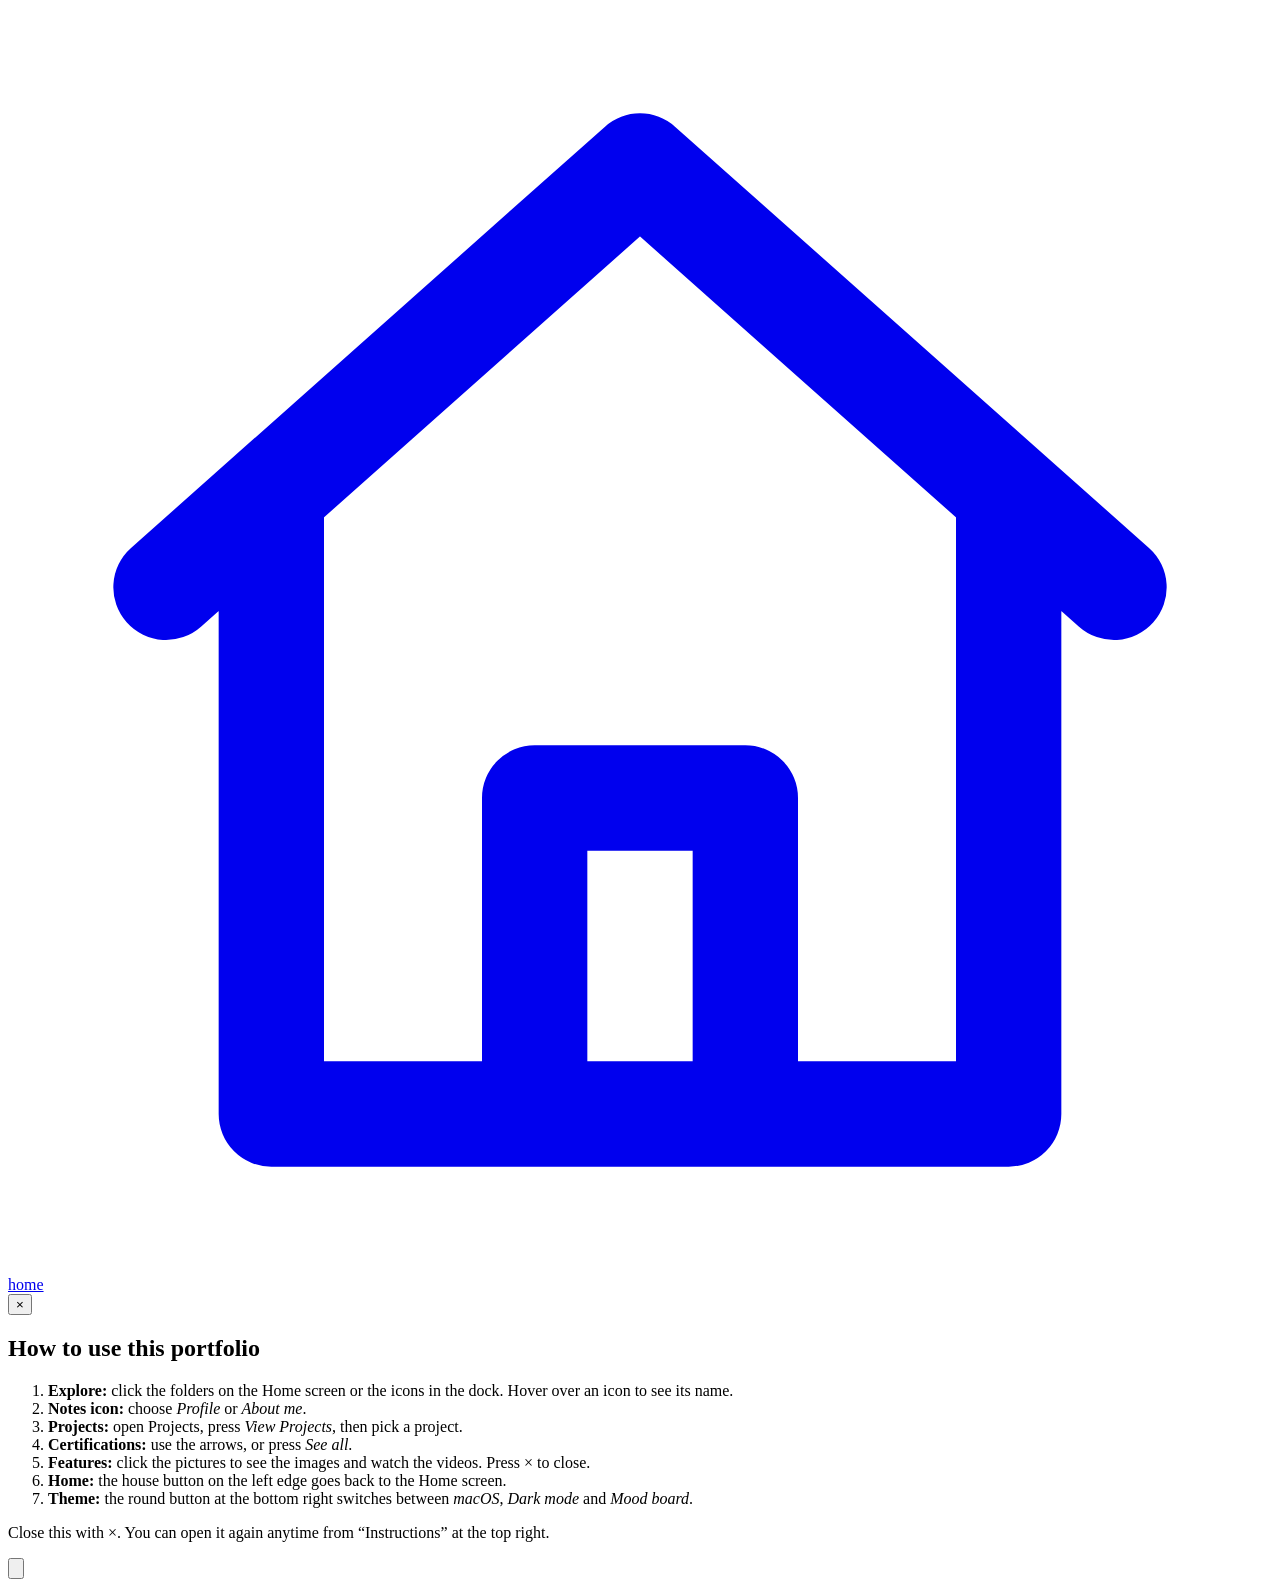
==== index.html @ c4226115 "Add files via upload" ====
<!DOCTYPE html>
<html lang="en">
<head>
<meta charset="utf-8">
<meta name="viewport" content="width=device-width, initial-scale=1">
<title>Jenesis C. Salvatierra | Portfolio</title>
<script>try{var t=localStorage.getItem("theme");if(t)document.documentElement.dataset.theme=t}catch(e){}</script>
<link rel="stylesheet" href="css/style.css">
</head>
<body>
<a id="home" href="#/" aria-label="Home page"><svg viewBox="0 0 24 24" fill="none" stroke="currentColor" stroke-width="2" stroke-linecap="round" stroke-linejoin="round"><path d="M3 11l9-8 9 8M5 9.5V21h14V9.5M10 21v-6h4v6"/></svg><span>home</span></a>
<div id="bg"></div>
<div id="guide" role="dialog" aria-modal="true" aria-labelledby="gt"><div class="gbox"><button class="gx" aria-label="Close instructions">×</button><h2 id="gt">How to use this portfolio</h2><ol>
<li><b>Explore:</b> click the folders on the Home screen or the icons in the dock. Hover over an icon to see its name.</li>
<li><b>Notes icon:</b> choose <i>Profile</i> or <i>About me</i>.</li>
<li><b>Projects:</b> open Projects, press <i>View Projects</i>, then pick a project.</li>
<li><b>Certifications:</b> use the arrows, or press <i>See all</i>.</li>
<li><b>Features:</b> click the pictures to see the images and watch the videos. Press × to close.</li>
<li><b>Home:</b> the house button on the left edge goes back to the Home screen.</li>
<li><b>Theme:</b> the round button at the bottom right switches between <i>macOS</i>, <i>Dark mode</i> and <i>Mood board</i>.</li></ol>
<p class="gf">Close this with ×. You can open it again anytime from “Instructions” at the top right.</p></div></div>
<button id="gbtn" hidden aria-label="Open instructions"><svg viewBox="0 0 24 24" width="18" height="18" fill="none" stroke="currentColor" stroke-width="2" stroke-linecap="round"><circle cx="12" cy="12" r="9"/><path d="M12 11v6M12 7.500v.1"/></svg>Instructions</button>
<div id="stage"><div id="decor"></div><main id="view"></main></div>
<button id="themebtn" aria-label="Change theme" aria-haspopup="true" aria-expanded="false"><svg viewBox="0 0 24 24" fill="none" stroke="currentColor" stroke-width="2"><circle cx="12" cy="12" r="9"/><path d="M12 3a9 9 0 010 18z" fill="currentColor"/></svg></button>
<div id="thememenu" role="menu" hidden><p>Theme</p><button role="menuitemradio" data-t="mac" aria-checked="true"><i class="sw-mac"></i>macOS</button><button role="menuitemradio" data-t="dark" aria-checked="false"><i class="sw-dark"></i>Dark mode</button><button role="menuitemradio" data-t="gg" aria-checked="false"><i class="sw-gg"></i>Mood board</button></div>
<script src="js/data.js"></script>
<script src="js/app.js"></script>
</body>
</html>
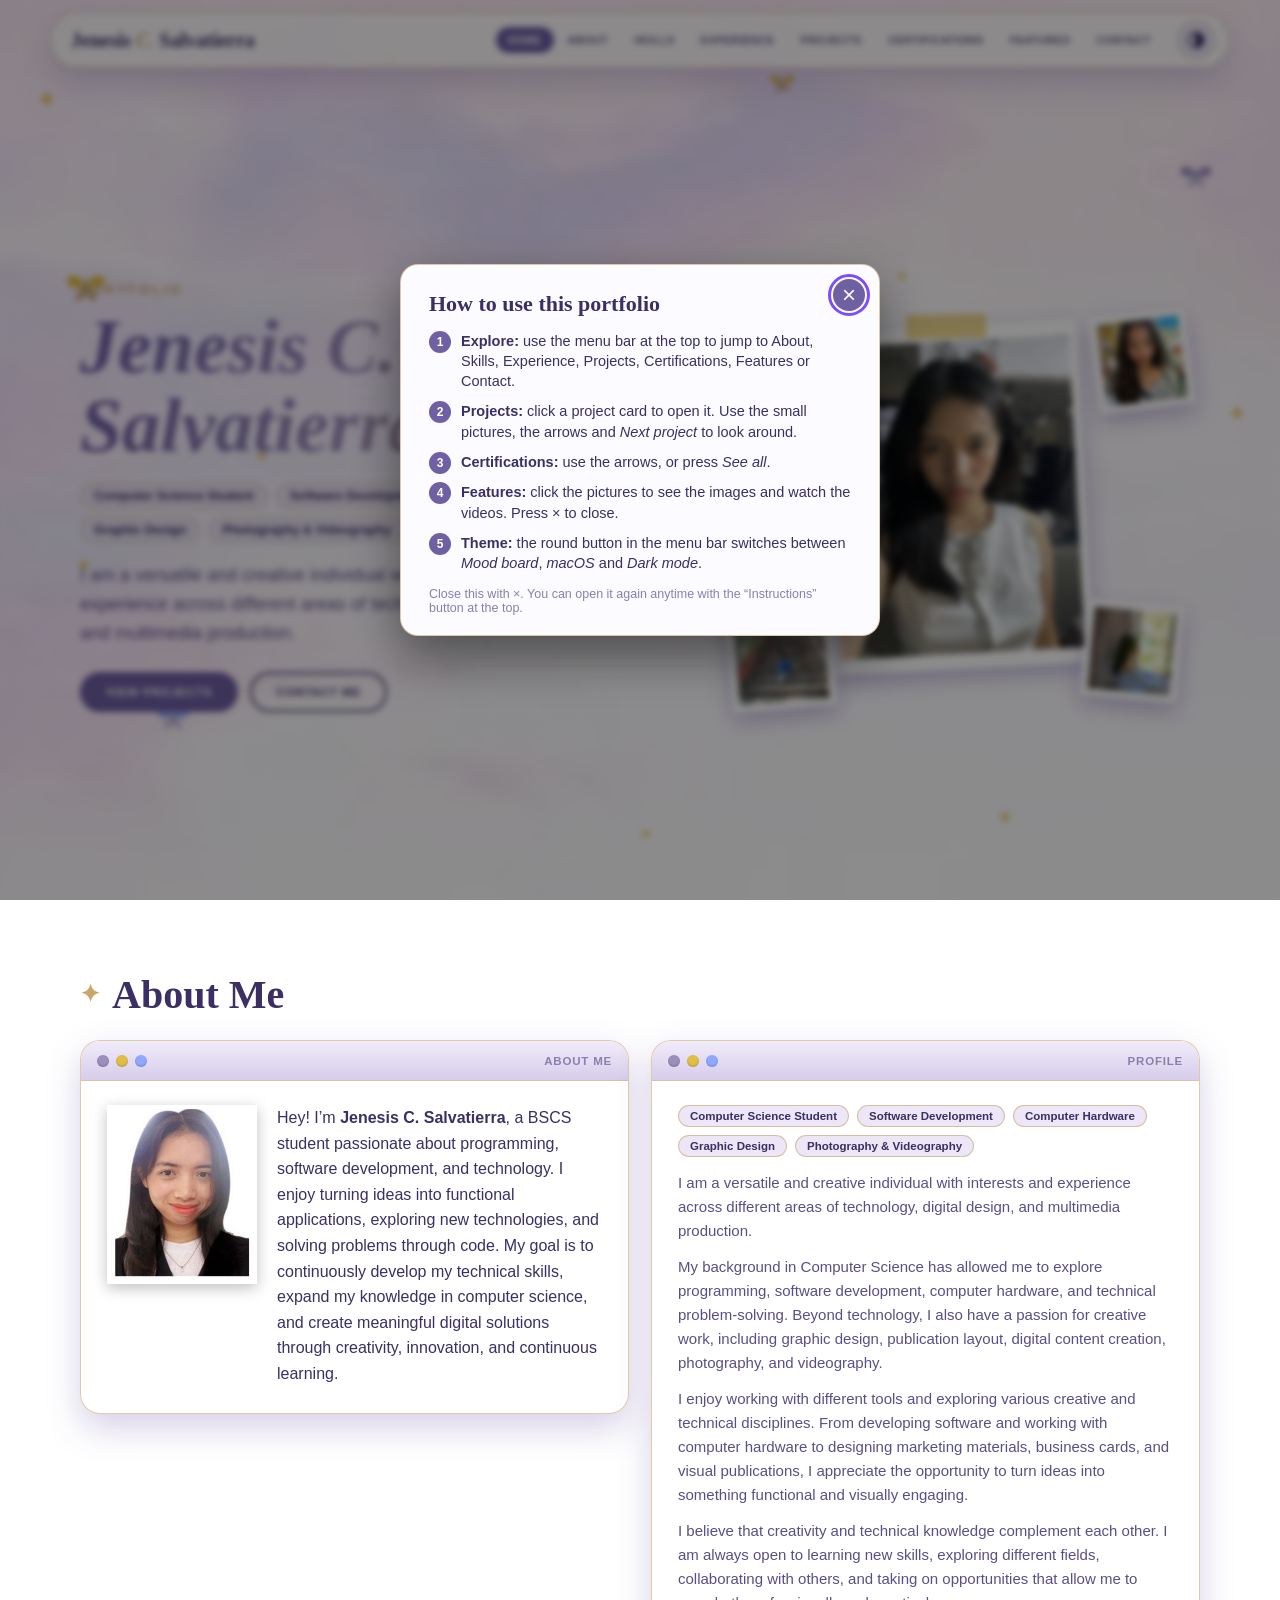
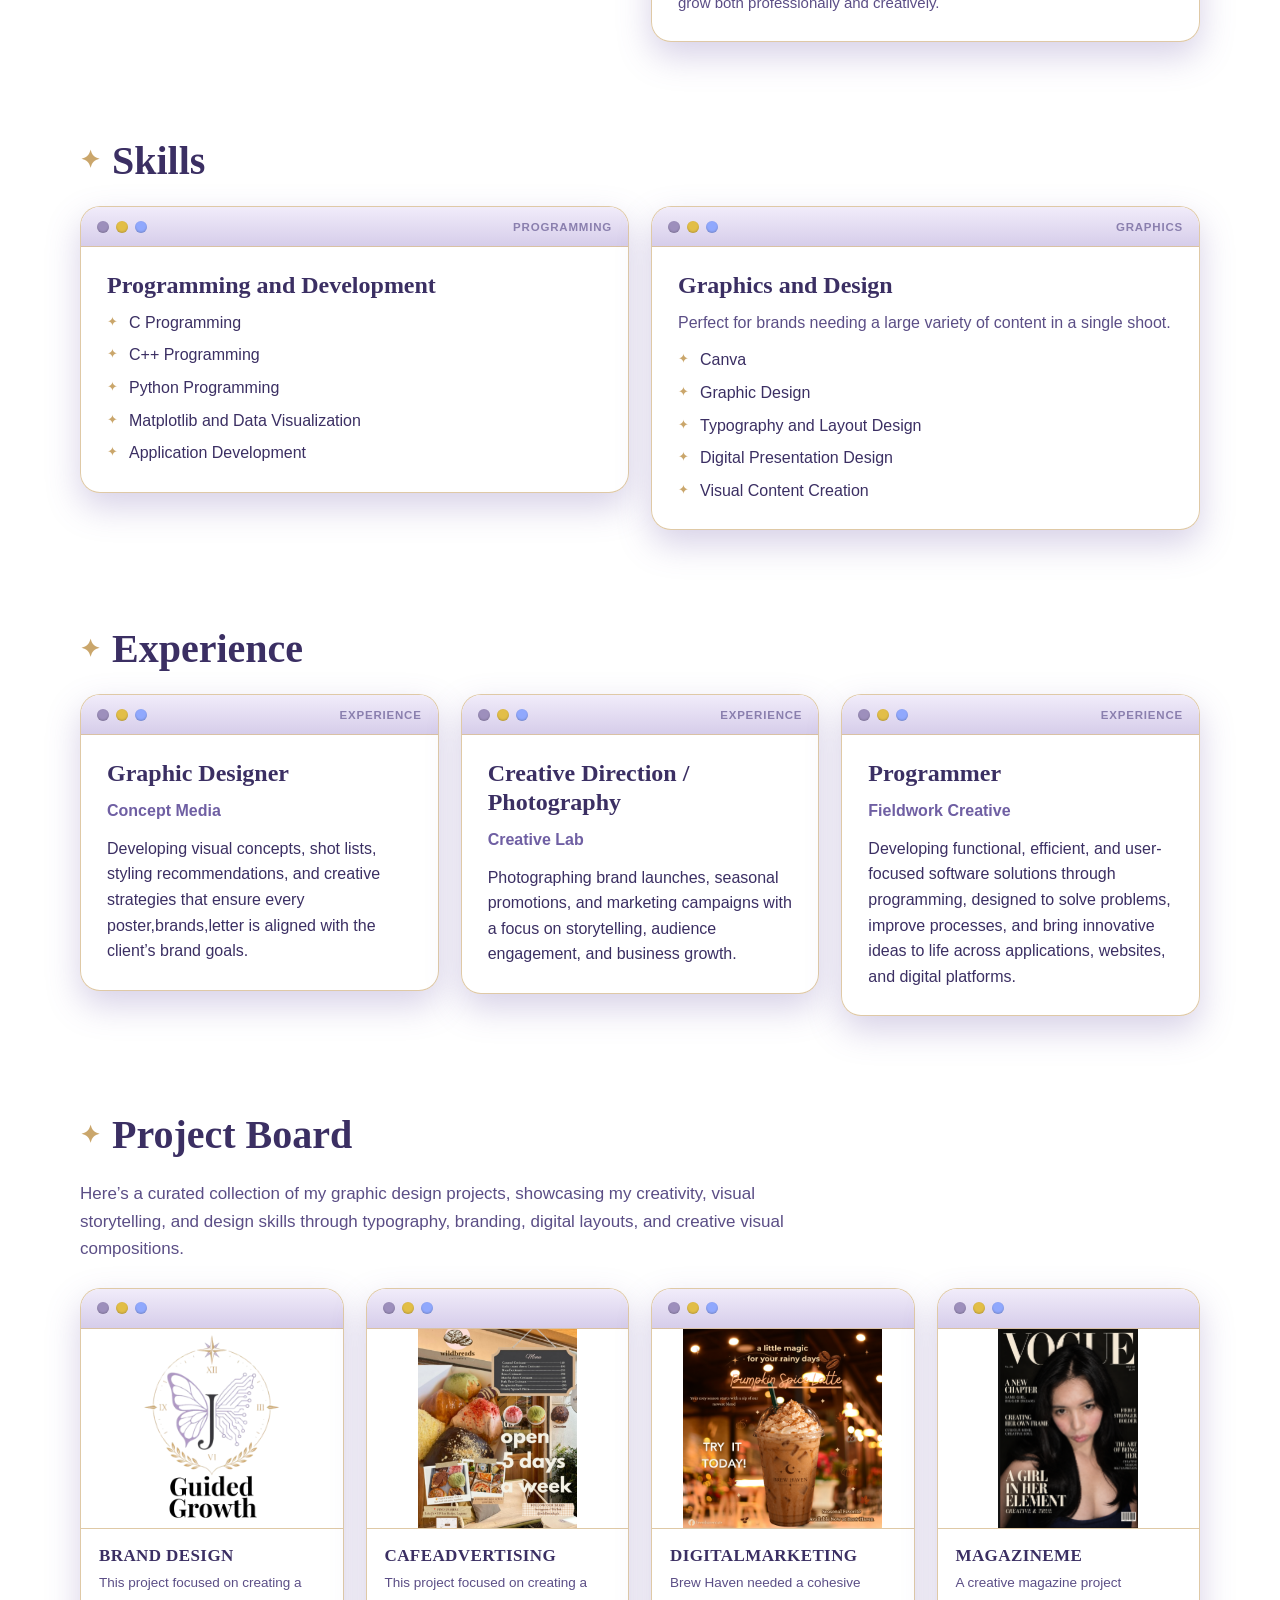
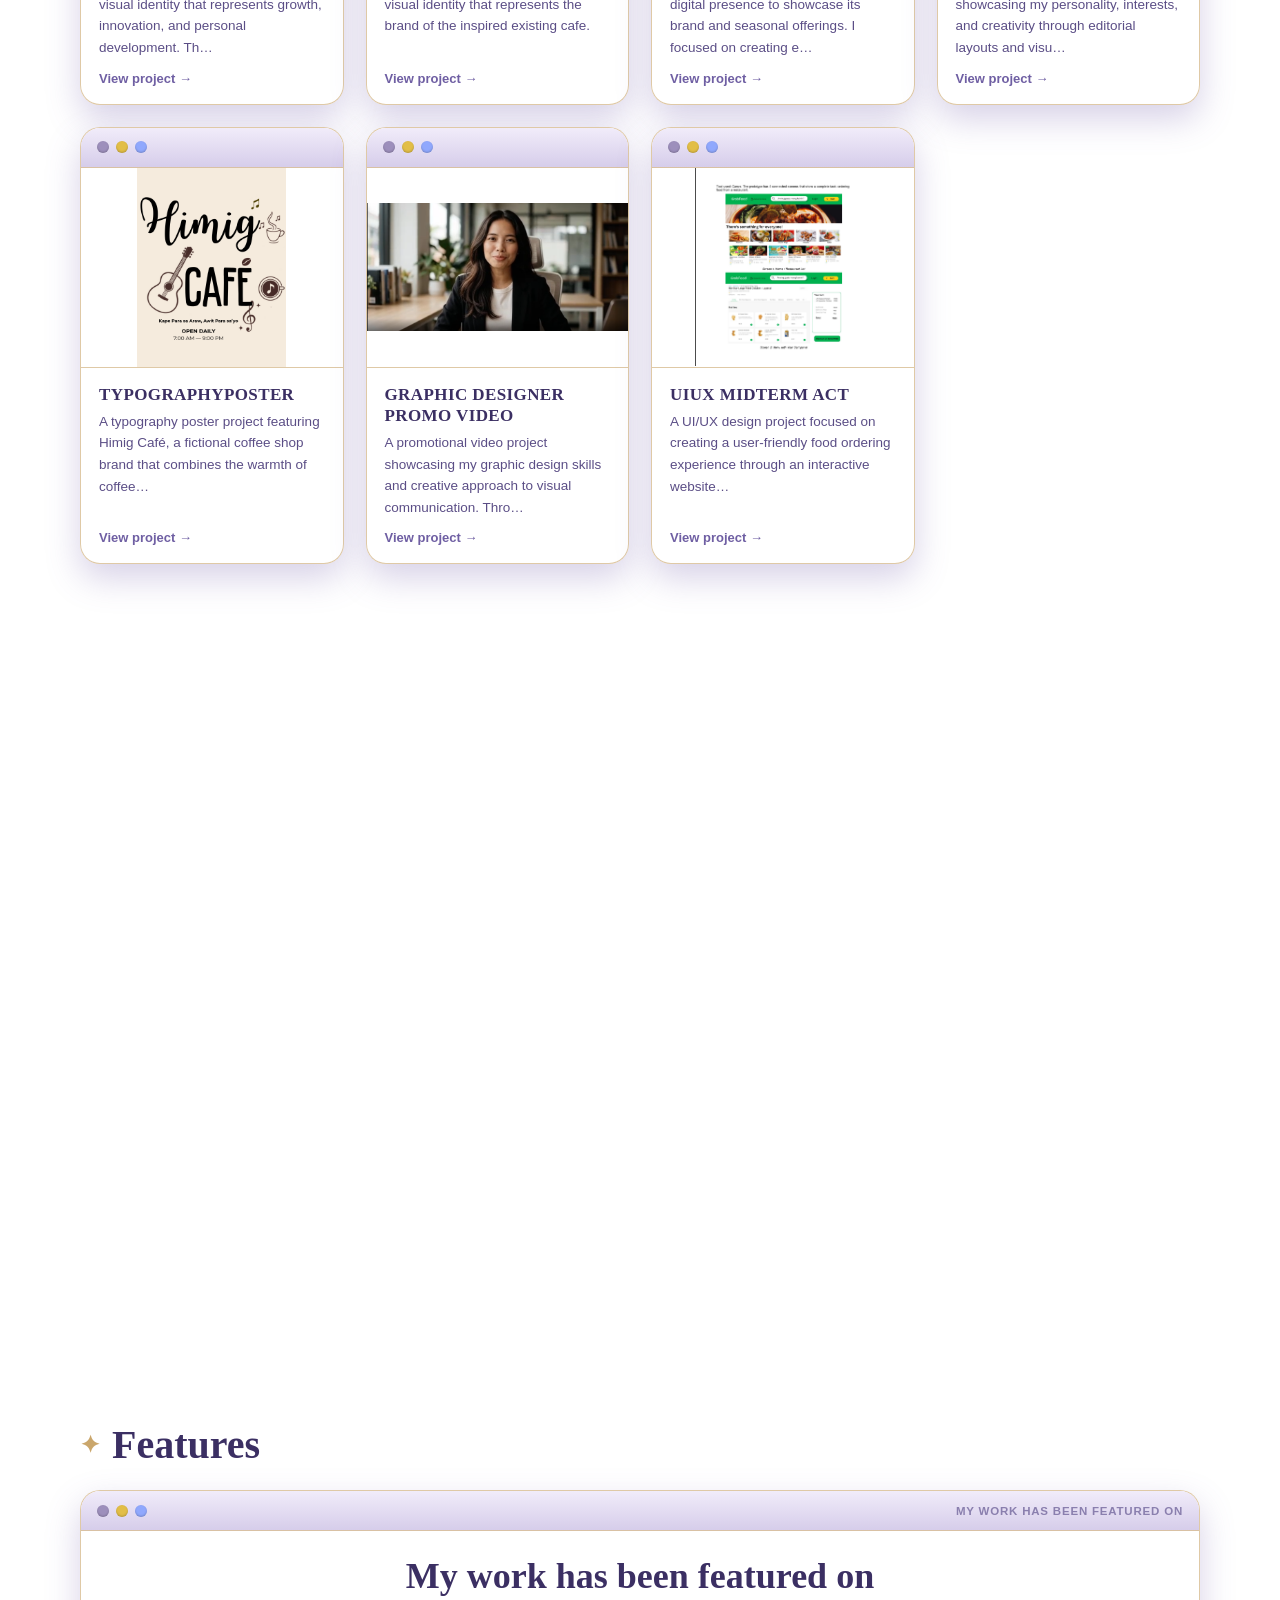
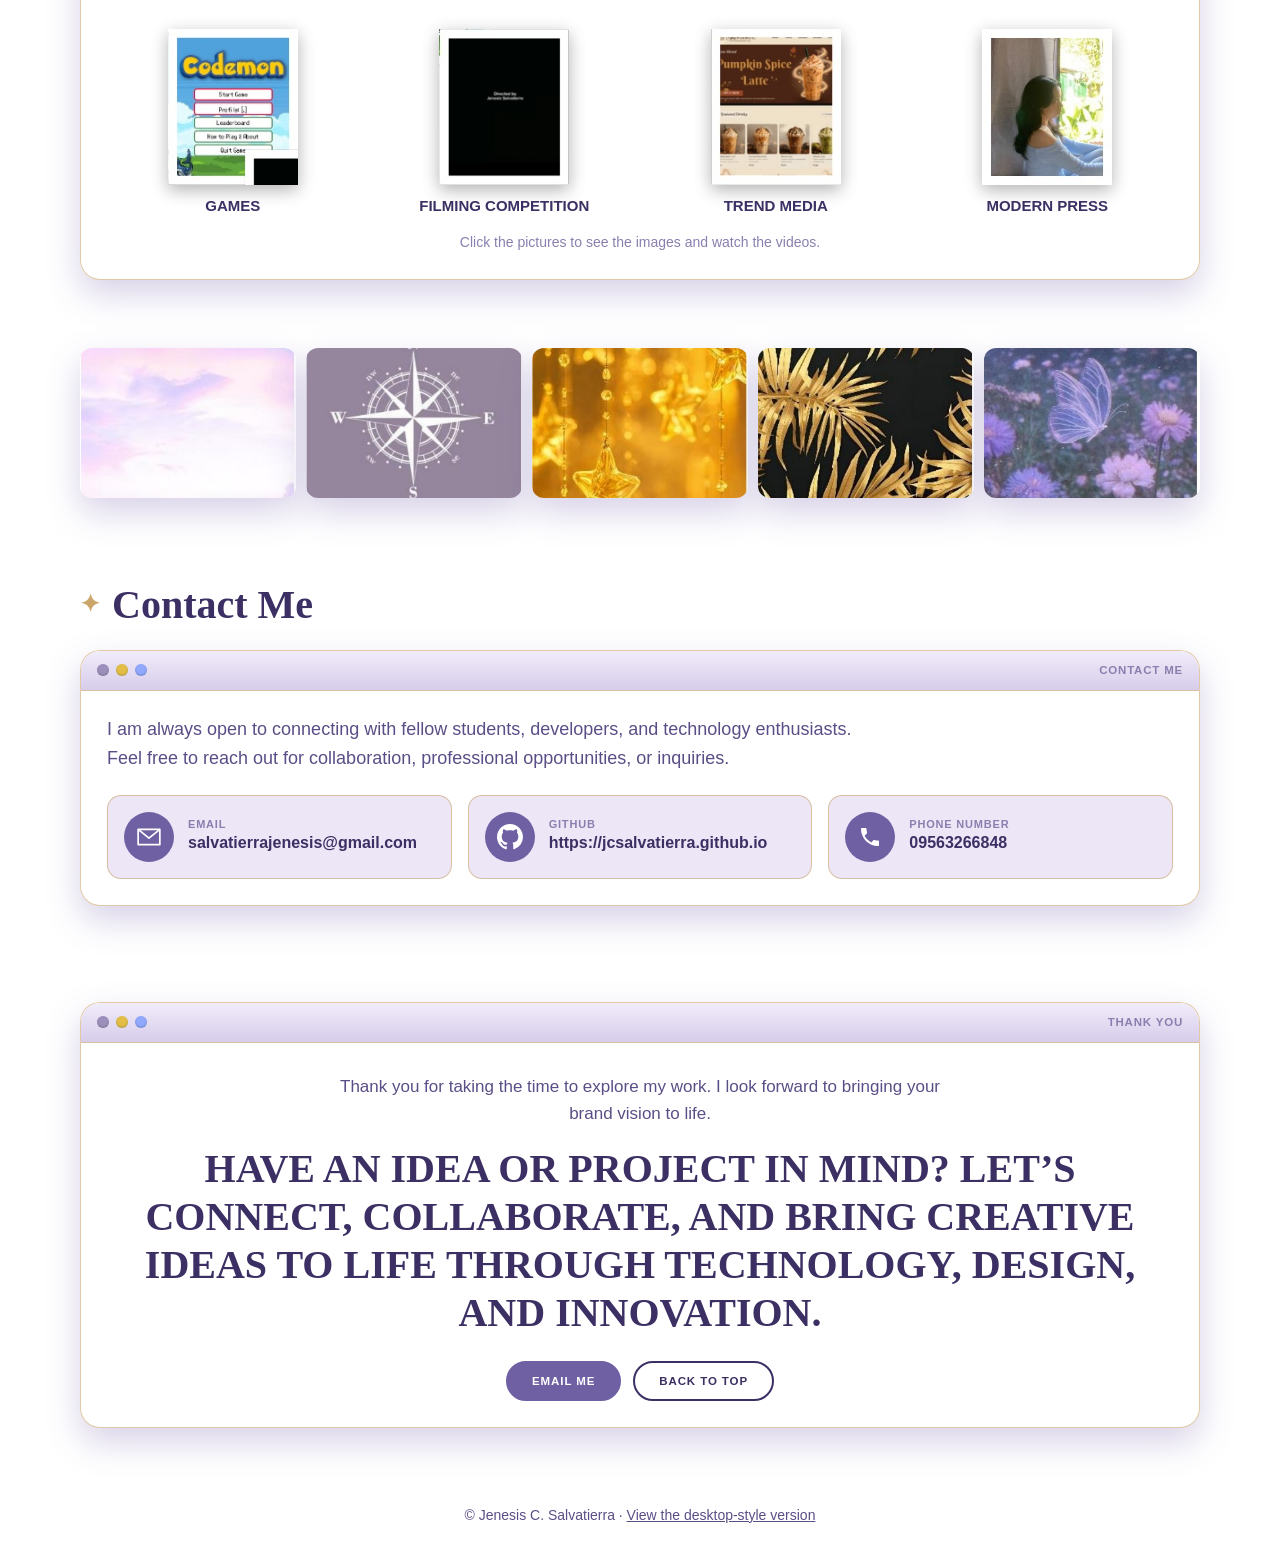
==== commit c68e259b: "Add files via upload" ====
--- a/index.html
+++ b/index.html
@@ -4,26 +4,143 @@
 <meta charset="utf-8">
 <meta name="viewport" content="width=device-width, initial-scale=1">
 <title>Jenesis C. Salvatierra | Portfolio</title>
-<script>try{var t=localStorage.getItem("theme");if(t)document.documentElement.dataset.theme=t}catch(e){}</script>
-<link rel="stylesheet" href="css/style.css">
+<script>try{var t=localStorage.getItem('tradTheme');document.documentElement.dataset.theme=(t==='mac'||t==='dark')?t:'gg'}catch(e){document.documentElement.dataset.theme='gg'}</script>
+<link rel="stylesheet" href="css/trad.css">
 </head>
 <body>
-<a id="home" href="#/" aria-label="Home page"><svg viewBox="0 0 24 24" fill="none" stroke="currentColor" stroke-width="2" stroke-linecap="round" stroke-linejoin="round"><path d="M3 11l9-8 9 8M5 9.5V21h14V9.5M10 21v-6h4v6"/></svg><span>home</span></a>
-<div id="bg"></div>
-<div id="guide" role="dialog" aria-modal="true" aria-labelledby="gt"><div class="gbox"><button class="gx" aria-label="Close instructions">×</button><h2 id="gt">How to use this portfolio</h2><ol>
-<li><b>Explore:</b> click the folders on the Home screen or the icons in the dock. Hover over an icon to see its name.</li>
-<li><b>Notes icon:</b> choose <i>Profile</i> or <i>About me</i>.</li>
-<li><b>Projects:</b> open Projects, press <i>View Projects</i>, then pick a project.</li>
-<li><b>Certifications:</b> use the arrows, or press <i>See all</i>.</li>
-<li><b>Features:</b> click the pictures to see the images and watch the videos. Press × to close.</li>
-<li><b>Home:</b> the house button on the left edge goes back to the Home screen.</li>
-<li><b>Theme:</b> the round button at the bottom right switches between <i>macOS</i>, <i>Dark mode</i> and <i>Mood board</i>.</li></ol>
-<p class="gf">Close this with ×. You can open it again anytime from “Instructions” at the top right.</p></div></div>
-<button id="gbtn" hidden aria-label="Open instructions"><svg viewBox="0 0 24 24" width="18" height="18" fill="none" stroke="currentColor" stroke-width="2" stroke-linecap="round"><circle cx="12" cy="12" r="9"/><path d="M12 11v6M12 7.500v.1"/></svg>Instructions</button>
-<div id="stage"><div id="decor"></div><main id="view"></main></div>
-<button id="themebtn" aria-label="Change theme" aria-haspopup="true" aria-expanded="false"><svg viewBox="0 0 24 24" fill="none" stroke="currentColor" stroke-width="2"><circle cx="12" cy="12" r="9"/><path d="M12 3a9 9 0 010 18z" fill="currentColor"/></svg></button>
-<div id="thememenu" role="menu" hidden><p>Theme</p><button role="menuitemradio" data-t="mac" aria-checked="true"><i class="sw-mac"></i>macOS</button><button role="menuitemradio" data-t="dark" aria-checked="false"><i class="sw-dark"></i>Dark mode</button><button role="menuitemradio" data-t="gg" aria-checked="false"><i class="sw-gg"></i>Mood board</button></div>
+<a class="skip" href="#main">Skip to content</a>
+<div id="bgl"></div><div id="decor" aria-hidden="true"></div>
+
+<header class="nav" id="nav">
+ <a class="brand" href="#home">Jenesis <i>C.</i> Salvatierra</a>
+ <nav id="links" aria-label="Main">
+  <a href="#home">Home</a><a href="#about">About</a><a href="#skills">Skills</a><a href="#experience">Experience</a><a href="#projects">Projects</a><a href="#certifications">Certifications</a><a href="#features">Features</a><a href="#contact">Contact</a>
+ </nav>
+ <div class="acts">
+  <button class="pillbtn" id="gbtn" hidden aria-label="Open instructions"><svg viewBox="0 0 24 24" width="16" height="16" fill="none" stroke="currentColor" stroke-width="2" stroke-linecap="round"><circle cx="12" cy="12" r="9"/><path d="M12 11v6M12 7.500v.1"/></svg><span>Instructions</span></button>
+  <div class="thwrap"><button class="round" id="themebtn" aria-label="Change theme" aria-haspopup="true" aria-expanded="false"><svg viewBox="0 0 24 24" width="20" height="20" fill="none" stroke="currentColor" stroke-width="2"><circle cx="12" cy="12" r="9"/><path d="M12 3a9 9 0 010 18z" fill="currentColor"/></svg></button>
+  <div id="thememenu" role="menu" hidden><p>Theme</p><button role="menuitemradio" data-t="gg" aria-checked="true"><i class="sw-gg"></i>Mood board</button><button role="menuitemradio" data-t="mac" aria-checked="false"><i class="sw-mac"></i>macOS</button><button role="menuitemradio" data-t="dark" aria-checked="false"><i class="sw-dark"></i>Dark mode</button></div></div>
+  <button class="round burger" id="burger" aria-label="Menu" aria-expanded="false"><svg viewBox="0 0 24 24" width="20" height="20" stroke="currentColor" stroke-width="2.200" stroke-linecap="round"><path d="M3 6h18M3 12h18M3 18h18"/></svg></button>
+ </div>
+</header>
+
+<main id="main">
+<section id="home" class="hero sec">
+ <div class="hero-t rv">
+  <p class="eyebrow">Portfolio</p>
+  <h1>Jenesis <i>C.</i> Salvatierra</h1>
+  <ul class="chips"><li>Computer Science Student</li><li>Software Development</li><li>Computer Hardware</li><li>Graphic Design</li><li>Photography &amp; Videography</li></ul>
+  <p class="lead">I am a versatile and creative individual with interests and experience across different areas of technology, digital design, and multimedia production.</p>
+  <div class="cta"><a class="btn" href="#projects">View Projects</a><a class="btn ghost" href="#contact">Contact Me</a></div>
+ </div>
+ <div class="hero-i rv" aria-hidden="false">
+  <img class="mark" src="gg_icon.png" alt="">
+  <figure class="pol big"><img src="profile.jpg" alt="Portrait of Jenesis C. Salvatierra"></figure>
+  <figure class="pol s1"><img src="f_about_0.jpg" alt=""></figure>
+  <figure class="pol s2"><img src="f_about_4.jpg" alt=""></figure>
+  <figure class="pol s3"><img src="f_about_5.jpg" alt=""></figure>
+  <figure class="pol s4"><img src="f_about_6.jpg" alt=""></figure>
+ </div>
+</section>
+
+<section id="about" class="sec">
+ <h2 class="sh rv"><b>✦</b> About Me</h2>
+ <div class="grid2">
+  <article class="win rv"><div class="wb"><i></i><i></i><i></i><span>about me</span></div>
+   <div class="wc about"><img src="portrait.jpg" alt="Jenesis C. Salvatierra" class="ab-img"><p>Hey! I’m <b>Jenesis C. Salvatierra</b>, a BSCS student passionate about programming, software development, and technology. I enjoy turning ideas into functional applications, exploring new technologies, and solving problems through code. My goal is to continuously develop my technical skills, expand my knowledge in computer science, and create meaningful digital solutions through creativity, innovation, and continuous learning.</p></div></article>
+  <article class="win rv"><div class="wb"><i></i><i></i><i></i><span>profile</span></div>
+   <div class="wc prof"><ul class="chips sm"><li>Computer Science Student</li><li>Software Development</li><li>Computer Hardware</li><li>Graphic Design</li><li>Photography &amp; Videography</li></ul>
+   <p>I am a versatile and creative individual with interests and experience across different areas of technology, digital design, and multimedia production.</p>
+   <p>My background in Computer Science has allowed me to explore programming, software development, computer hardware, and technical problem-solving. Beyond technology, I also have a passion for creative work, including graphic design, publication layout, digital content creation, photography, and videography.</p>
+   <p>I enjoy working with different tools and exploring various creative and technical disciplines. From developing software and working with computer hardware to designing marketing materials, business cards, and visual publications, I appreciate the opportunity to turn ideas into something functional and visually engaging.</p>
+   <p>I believe that creativity and technical knowledge complement each other. I am always open to learning new skills, exploring different fields, collaborating with others, and taking on opportunities that allow me to grow both professionally and creatively.</p></div></article>
+ </div>
+</section>
+
+<section id="skills" class="sec">
+ <h2 class="sh rv"><b>✦</b> Skills</h2>
+ <div class="grid2">
+  <article class="win rv"><div class="wb"><i></i><i></i><i></i><span>programming</span></div><div class="wc"><h3>Programming and Development</h3><ul class="list"><li>C Programming</li><li>C++ Programming</li><li>Python Programming</li><li>Matplotlib and Data Visualization</li><li>Application Development</li></ul></div></article>
+  <article class="win rv"><div class="wb"><i></i><i></i><i></i><span>graphics</span></div><div class="wc"><h3>Graphics and Design</h3><p class="sub">Perfect for brands needing a large variety of content in a single shoot.</p><ul class="list"><li>Canva</li><li>Graphic Design</li><li>Typography and Layout Design</li><li>Digital Presentation Design</li><li>Visual Content Creation</li></ul></div></article>
+ </div>
+</section>
+
+<section id="experience" class="sec">
+ <h2 class="sh rv"><b>✦</b> Experience</h2>
+ <div class="grid3">
+  <article class="win rv"><div class="wb"><i></i><i></i><i></i><span>experience</span></div><div class="wc"><h3>Graphic Designer</h3><p class="org">Concept Media</p><p>Developing visual concepts, shot lists, styling recommendations, and creative strategies that ensure every poster,brands,letter is aligned with the client’s brand goals.</p></div></article>
+  <article class="win rv"><div class="wb"><i></i><i></i><i></i><span>experience</span></div><div class="wc"><h3>Creative Direction / Photography</h3><p class="org">Creative Lab</p><p>Photographing brand launches, seasonal promotions, and marketing campaigns with a focus on storytelling, audience engagement, and business growth.</p></div></article>
+  <article class="win rv"><div class="wb"><i></i><i></i><i></i><span>experience</span></div><div class="wc"><h3>Programmer</h3><p class="org">Fieldwork Creative</p><p>Developing functional, efficient, and user-focused software solutions through programming, designed to solve problems, improve processes, and bring innovative ideas to life across applications, websites, and digital platforms.</p></div></article>
+ </div>
+</section>
+
+<section id="projects" class="sec">
+ <h2 class="sh rv"><b>✦</b> Project Board</h2>
+ <p class="intro rv">Here’s a curated collection of my graphic design projects, showcasing my creativity, visual storytelling, and design skills through typography, branding, digital layouts, and creative visual compositions.</p>
+ <div class="pgrid" id="pgrid"></div>
+</section>
+
+<section id="certifications" class="sec">
+ <h2 class="sh rv"><b>✦</b> Certifications</h2>
+ <article class="win rv cert" id="cert"><div class="wb"><i></i><i></i><i></i><span id="ccnt"></span><button class="mini" id="cseeall">See all</button></div>
+  <div class="cview"><button class="ar l" id="cprev" aria-label="Previous certificate">‹</button><div class="cimg" id="cimg"></div><button class="ar r" id="cnext" aria-label="Next certificate">›</button></div>
+  <div class="cgrid" id="cgrid"></div></article>
+</section>
+
+<section id="features" class="sec">
+ <h2 class="sh rv"><b>✦</b> Features</h2>
+ <article class="win rv"><div class="wb"><i></i><i></i><i></i><span>my work has been featured on</span></div>
+  <div class="wc"><h3 class="center big">My work has been featured on</h3>
+  <div class="fgrid" id="fgrid"></div>
+  <p class="hint">Click the pictures to see the images and watch the videos.</p></div></article>
+</section>
+
+<div class="strip" aria-hidden="true"><img src="mb_sky.jpg" alt=""><img src="mb_compass.jpg" alt=""><img src="mb_stars.jpg" alt=""><img src="mb_leaves.jpg" alt=""><img src="mb_butterfly.jpg" alt=""></div>
+
+<section id="contact" class="sec">
+ <h2 class="sh rv"><b>✦</b> Contact Me</h2>
+ <article class="win rv"><div class="wb"><i></i><i></i><i></i><span>contact me</span></div>
+  <div class="wc"><p class="lead2">I am always open to connecting with fellow students, developers, and technology enthusiasts. Feel free to reach out for collaboration, professional opportunities, or inquiries.</p>
+  <ul class="contact">
+   <li><span class="ci"><svg viewBox="0 0 24 24" width="26" height="26" fill="none" stroke="currentColor" stroke-width="1.600" stroke-linejoin="round"><rect x="2" y="5" width="20" height="14"/><path d="M2 5l10 8 10-8"/></svg></span><div><small>Email</small><a href="mailto:salvatierrajenesis@gmail.com">salvatierrajenesis@gmail.com</a></div></li>
+   <li><span class="ci"><svg viewBox="0 0 16 16" width="26" height="26" fill="currentColor"><path d="M8 0C3.58 0 0 3.58 0 8c0 3.54 2.29 6.53 5.47 7.59.4.07.55-.17.55-.38 0-.19-.01-.82-.01-1.49-2.01.37-2.53-.49-2.69-.94-.09-.23-.48-.94-.82-1.13-.28-.15-.68-.52-.01-.53.63-.01 1.08.58 1.23.82.72 1.21 1.87.87 2.33.66.07-.52.28-.87.51-1.07-1.78-.2-3.64-.89-3.64-3.95 0-.87.31-1.59.82-2.15-.08-.2-.36-1.02.08-2.12 0 0 .67-.21 2.2.82.64-.18 1.32-.27 2-.27.68 0 1.36.09 2 .27 1.53-1.04 2.2-.82 2.2-.82.44 1.1.16 1.92.08 2.12.51.56.82 1.27.82 2.15 0 3.07-1.87 3.75-3.65 3.95.29.25.54.73.54 1.48 0 1.07-.01 1.93-.01 2.2 0 .21.15.46.55.38A8.013 8.013 0 0016 8c0-4.42-3.58-8-8-8z"/></svg></span><div><small>GitHub</small><a href="https://jcsalvatierra.github.io" target="_blank" rel="noopener">https://jcsalvatierra.github.io</a></div></li>
+   <li><span class="ci"><svg viewBox="0 0 24 24" width="24" height="24" fill="currentColor"><path d="M6.600 10.800c1.400 2.800 3.800 5.100 6.600 6.600l2.200-2.200c.3-.3.7-.4 1-.2 1.100.4 2.300.6 3.600.6.6 0 1 .4 1 1V20c0 .6-.4 1-1 1C10.600 21 3 13.400 3 4c0-.6.4-1 1-1h3.500c.6 0 1 .4 1 1 0 1.300.2 2.500.6 3.600.1.300 0 .7-.2 1z"/></svg></span><div><small>Phone Number</small><a href="tel:09563266848">09563266848</a></div></li>
+  </ul></div></article>
+</section>
+
+<section id="thanks" class="sec thanks">
+ <article class="win rv"><div class="wb"><i></i><i></i><i></i><span>thank you</span></div>
+  <div class="wc center"><p class="tk">Thank you for taking the time to explore my work. I look forward to bringing your brand vision to life.</p>
+  <h2 class="tkh">HAVE AN IDEA OR PROJECT IN MIND? LET’S CONNECT, COLLABORATE, AND BRING CREATIVE IDEAS TO LIFE THROUGH TECHNOLOGY, DESIGN, AND INNOVATION.</h2>
+  <div class="cta c"><a class="btn" href="mailto:salvatierrajenesis@gmail.com">Email Me</a><a class="btn ghost" href="#home">Back to top</a></div></div></article>
+</section>
+</main>
+
+<footer class="foot"><p>© Jenesis C. Salvatierra · <a href="index.html">View the desktop-style version</a></p></footer>
+
+<!-- project viewer -->
+<div id="pv" class="ov" role="dialog" aria-modal="true" aria-labelledby="pvt" hidden>
+ <div class="win pvw"><div class="wb"><i></i><i></i><i></i><b id="pvt"></b><button class="x" id="pvx" aria-label="Close project">×</button></div>
+  <div class="pvb"><div class="pvl"><div class="stage"><button class="ar l" id="pip" aria-label="Previous image">‹</button><img id="pvi" alt=""><button class="ar r" id="pin" aria-label="Next image">›</button></div><div class="ths" id="pvth"></div></div>
+  <div class="pvr"><div id="pvd" class="pvd"></div><div id="pvk" class="pvk"></div><div class="pvnav"><a id="pprev" href="#projects">‹ Previous project</a><a id="pnext" href="#projects">Next project ›</a></div></div></div></div>
+</div>
+<!-- features viewer -->
+<div id="fv" class="ov" role="dialog" aria-modal="true" aria-labelledby="ft" hidden>
+ <div class="win fvw"><div class="wb"><i></i><i></i><i></i><b id="ft"></b><button class="x" id="fx" aria-label="Close preview">×</button></div>
+  <div class="fh"><span id="fa"></span></div><iframe id="ff" title="Preview" allowfullscreen></iframe><p class="fn">If the preview doesn’t load, use “Open in new tab”.</p></div>
+</div>
+<!-- instructions -->
+<div id="guide" class="ov gd" role="dialog" aria-modal="true" aria-labelledby="gt">
+ <div class="gbox"><button class="x" id="gx" aria-label="Close instructions">×</button><h2 id="gt">How to use this portfolio</h2><ol>
+ <li><b>Explore:</b> use the menu bar at the top to jump to About, Skills, Experience, Projects, Certifications, Features or Contact.</li>
+ <li><b>Projects:</b> click a project card to open it. Use the small pictures, the arrows and <i>Next project</i> to look around.</li>
+ <li><b>Certifications:</b> use the arrows, or press <i>See all</i>.</li>
+ <li><b>Features:</b> click the pictures to see the images and watch the videos. Press × to close.</li>
+ <li><b>Theme:</b> the round button in the menu bar switches between <i>Mood board</i>, <i>macOS</i> and <i>Dark mode</i>.</li></ol>
+ <p class="gf">Close this with ×. You can open it again anytime with the “Instructions” button at the top.</p></div>
+</div>
+
 <script src="js/data.js"></script>
-<script src="js/app.js"></script>
+<script src="js/trad.js"></script>
 </body>
 </html>
--- a/css/trad.css
+++ b/css/trad.css
@@ -0,0 +1,201 @@
+/* ===== Themes ===== */
+:root,[data-theme=gg]{--bgimg:url(../bg_gg.jpg);--bgf:none;--ov:rgba(255,255,255,.28);--ink:#3b2f63;--ink2:#5b4e86;--muted:#8a7fae;--card:rgba(255,255,255,.86);--bar:linear-gradient(#f1ecfa,#d6cdea);--line:rgba(202,166,107,.6);--acc:#6f5fa3;--acc-h:#8575b8;--acc-ink:#fff;--gold:#CAA66B;--chip:#ece6f7;--nav:rgba(255,255,255,.72);--sh:0 14px 34px rgba(110,90,170,.28);--r:20px;--dr:#9D8FBC;--do:#E2BE47;--dg:#90A8FD;--hf:"Playfair Display",Georgia,"Times New Roman",serif;--lf:"Lovelo","Montserrat","Arial Black",Arial,sans-serif;--page:#fcfbff}
+[data-theme=mac]{--bgimg:url(../wallpaper.jpg);--bgf:grayscale(1) brightness(1.12);--ov:rgba(255,255,255,.42);--ink:#111;--ink2:#444;--muted:#777;--card:rgba(255,255,255,.92);--bar:linear-gradient(#f8f8f8,#d3d3d3);--line:#cfcfcf;--acc:#1c1c1e;--acc-h:#3a3a3c;--acc-ink:#fff;--gold:#888;--chip:#ececec;--nav:rgba(255,255,255,.7);--sh:0 12px 28px rgba(0,0,0,.28);--r:14px;--dr:#ff3b30;--do:#ffa31a;--dg:#2cc840;--hf:"Helvetica Neue",Helvetica,Arial,sans-serif;--lf:Arial,sans-serif;--page:#fff}
+[data-theme=dark]{--bgimg:url(../wallpaper.jpg);--bgf:grayscale(1) brightness(.3) contrast(1.05);--ov:rgba(0,0,0,0);--ink:#f2f2f7;--ink2:#c7c7cc;--muted:#98989d;--card:rgba(36,36,39,.9);--bar:linear-gradient(#48484b,#2d2d2f);--line:#3a3a3c;--acc:#f2f2f7;--acc-h:#d1d1d6;--acc-ink:#1c1c1e;--gold:#999;--chip:#3a3a3c;--nav:rgba(30,30,33,.75);--sh:0 14px 34px rgba(0,0,0,.6);--r:14px;--dr:#ff3b30;--dg:#2cc840;--do:#ffa31a;--hf:"Helvetica Neue",Helvetica,Arial,sans-serif;--lf:Arial,sans-serif;--page:#1c1c1e}
+*{box-sizing:border-box;margin:0;padding:0}
+html{scroll-behavior:smooth;scroll-padding-top:92px}
+@media (prefers-reduced-motion:reduce){html{scroll-behavior:auto}*{animation:none!important;transition:none!important}.rv{opacity:1!important;transform:none!important}}
+body{font:16px/1.6 "Helvetica Neue",Helvetica,Arial,sans-serif;color:var(--ink);min-height:100vh;overflow-x:hidden}
+body.lock{overflow:hidden}
+#bgl{position:fixed;inset:0;z-index:-2;background:var(--bgimg) center/cover no-repeat;filter:var(--bgf)}
+#bgl:after{content:"";position:absolute;inset:0;background:var(--ov)}
+#decor{position:fixed;inset:0;z-index:-1;pointer-events:none;display:none}
+[data-theme=gg] #decor{display:block}
+@keyframes bf{0%,100%{transform:translateY(0) rotate(-6deg)}50%{transform:translateY(-14px) rotate(6deg)}}
+@keyframes tw{0%,100%{opacity:.3;transform:scale(.8)}50%{opacity:1;transform:scale(1.15)}}
+.bf{position:absolute;animation:bf 6s ease-in-out infinite}.sp{position:absolute;animation:tw 3.5s ease-in-out infinite}
+a{color:inherit;text-decoration:none}
+a:focus-visible,button:focus-visible{outline:3px solid #7c4dff;outline-offset:2px}
+.skip{position:absolute;left:-999px;top:8px;background:var(--acc);color:var(--acc-ink);padding:8px 14px;border-radius:8px;z-index:200}
+.skip:focus{left:8px}
+/* nav */
+.nav{position:sticky;top:12px;z-index:50;margin:12px auto 0;width:min(1180px,calc(100% - 24px));display:flex;align-items:center;gap:14px;padding:8px 14px;border-radius:999px;background:var(--nav);backdrop-filter:blur(14px);-webkit-backdrop-filter:blur(14px);border:1px solid var(--line);box-shadow:var(--sh)}
+.brand{font:600 20px var(--hf);white-space:nowrap;padding-left:6px}.brand i{font-style:italic;color:var(--gold)}
+#links{display:flex;gap:2px;margin-left:auto}
+#links a{padding:7px 12px;border-radius:999px;font:600 13.5px Arial,sans-serif;color:var(--ink2);transition:background .15s,color .15s}
+[data-theme=gg] #links a{font-family:var(--lf);font-size:10.5px;letter-spacing:.6px;text-transform:uppercase}
+#links a:hover{background:var(--chip)}
+#links a[aria-current=true]{background:var(--acc);color:var(--acc-ink)}
+.acts{display:flex;align-items:center;gap:8px}
+.round,.pillbtn{border:1px solid var(--line);background:var(--chip);color:var(--ink);cursor:pointer;display:flex;align-items:center;justify-content:center}
+.round{width:38px;height:38px;border-radius:50%}
+.pillbtn{height:38px;padding:0 14px;border-radius:19px;gap:6px;font:600 13px Arial,sans-serif}
+.pillbtn[hidden]{display:none}
+.round:hover,.pillbtn:hover{background:var(--acc);color:var(--acc-ink)}
+.burger{display:none}
+.thwrap{position:relative}
+#thememenu{position:absolute;right:0;top:48px;width:200px;padding:8px;border-radius:14px;background:var(--card);color:var(--ink);border:1px solid var(--line);box-shadow:var(--sh);backdrop-filter:blur(14px);z-index:60}
+#thememenu[hidden]{display:none}
+#thememenu p{font:600 11px Arial,sans-serif;text-transform:uppercase;letter-spacing:.8px;opacity:.6;padding:4px 8px 6px}
+#thememenu button{display:flex;align-items:center;gap:10px;width:100%;border:0;background:none;color:inherit;padding:8px;border-radius:9px;cursor:pointer;font:14px Arial,sans-serif;text-align:left}
+#thememenu button:hover{background:var(--chip)}
+#thememenu i{width:22px;height:22px;border-radius:50%;border:1px solid rgba(0,0,0,.25);flex:none}
+#thememenu button[aria-checked=true]:after{content:"✓";margin-left:auto;font-weight:700}
+.sw-mac{background:linear-gradient(135deg,#fff 50%,#9a9a9a 50%)}.sw-dark{background:linear-gradient(135deg,#444 50%,#111 50%)}.sw-gg{background:linear-gradient(135deg,#C1B9D5 34%,#E2BE47 34% 67%,#90A8FD 67%)}
+/* layout */
+.sec{width:min(1120px,calc(100% - 32px));margin:0 auto;padding:84px 0 12px}
+.sh{font:600 clamp(28px,4vw,40px)/1.15 var(--hf);margin-bottom:22px;display:flex;align-items:center;gap:12px}
+.sh b{color:var(--gold);font-size:.6em}
+.grid2{display:grid;grid-template-columns:1fr 1fr;gap:22px;align-items:start}
+.grid3{display:grid;grid-template-columns:repeat(3,1fr);gap:22px;align-items:start}
+.rv{opacity:0;transform:translateY(26px);transition:opacity .6s ease,transform .6s ease}.rv.in{opacity:1;transform:none}
+/* windows */
+.win{background:var(--card);border:1px solid var(--line);border-radius:var(--r);box-shadow:var(--sh);overflow:hidden;backdrop-filter:blur(10px);-webkit-backdrop-filter:blur(10px)}
+.wb{display:flex;align-items:center;gap:7px;padding:0 16px;height:40px;background:var(--bar);border-bottom:1px solid var(--line)}
+.wb i{width:12px;height:12px;border-radius:50%;flex:none;box-shadow:inset 0 -1px 2px rgba(0,0,0,.2)}
+.wb i:nth-child(1){background:var(--dr)}.wb i:nth-child(2){background:var(--do)}.wb i:nth-child(3){background:var(--dg)}
+.wb span,.wb b{margin-left:auto;font:600 11.5px Arial,sans-serif;text-transform:uppercase;letter-spacing:.8px;color:var(--muted)}
+.wb b{margin:0 auto;color:var(--ink);font-size:12px;overflow:hidden;text-overflow:ellipsis;white-space:nowrap;padding:0 8px}
+.wc{padding:24px 26px 26px}
+.wc h3{font:600 24px/1.2 var(--hf);margin-bottom:10px}
+.wc p+p{margin-top:12px}
+.org{font-weight:700;color:var(--acc);margin-bottom:8px}
+.sub{color:var(--ink2);margin-bottom:12px}
+.list{list-style:none;display:grid;gap:7px}
+.list li{padding-left:22px;position:relative}.list li:before{content:"✦";position:absolute;left:0;color:var(--gold);font-size:.8em;top:2px}
+.center{text-align:center}.big{font-size:clamp(24px,3.4vw,36px)!important}
+/* hero */
+.hero{display:grid;grid-template-columns:1.1fr .9fr;gap:30px;align-items:center;min-height:calc(100vh - 80px);padding-top:50px}
+.eyebrow{font:600 13px Arial,sans-serif;text-transform:uppercase;letter-spacing:3px;color:var(--gold);margin-bottom:10px}
+[data-theme=gg] .eyebrow{font-family:var(--lf)}
+.hero h1{font:600 clamp(40px,6.4vw,76px)/1.04 var(--hf);margin-bottom:18px}
+[data-theme=gg] .hero h1{background:linear-gradient(100deg,#6f5fa3,#9D8FBC 45%,#CAA66B 85%);-webkit-background-clip:text;background-clip:text;color:transparent;font-style:italic}
+.hero h1 i{font-style:italic}
+.chips{list-style:none;display:flex;flex-wrap:wrap;gap:8px;margin-bottom:18px}
+.chips li{background:var(--chip);border:1px solid var(--line);border-radius:999px;padding:5px 13px;font:600 12.5px Arial,sans-serif}
+.chips.sm li{font-size:11.5px;padding:4px 11px}
+.lead{font-size:18px;color:var(--ink2);max-width:520px;margin-bottom:24px}
+.cta{display:flex;gap:12px;flex-wrap:wrap}.cta.c{justify-content:center}
+.btn{display:inline-block;padding:12px 24px;border-radius:999px;background:var(--acc);color:var(--acc-ink);font:600 14px Arial,sans-serif;border:2px solid var(--acc);transition:transform .15s,background .15s;cursor:pointer}
+[data-theme=gg] .btn{font-family:var(--lf);font-size:11.5px;letter-spacing:.9px;text-transform:uppercase}
+.btn:hover{transform:translateY(-2px);background:var(--acc-h);border-color:var(--acc-h)}
+.btn.ghost{background:transparent;color:var(--ink);border-color:var(--ink)}
+.btn.ghost:hover{background:var(--ink);color:var(--page)}
+.hero-i{position:relative;height:460px;display:flex;align-items:center;justify-content:center}
+.mark{position:absolute;width:300px;opacity:.2;left:50%;top:50%;translate:-50% -50%}
+.pol{position:absolute;background:#fff;padding:7px;box-shadow:0 8px 22px rgba(0,0,0,.3)}
+[data-theme=gg] .pol{box-shadow:0 8px 22px rgba(110,90,170,.4)}
+.pol img{display:block;width:100%;height:100%;object-fit:cover}
+.pol.big{position:relative;width:260px;transform:rotate(-3deg);padding:8px}.pol.big img{height:327px}
+.pol.big:before{content:"";position:absolute;left:50%;top:-12px;width:80px;height:24px;margin-left:-40px;background:rgba(226,190,71,.6);transform:rotate(2deg)}
+[data-theme=mac] .pol.big:before,[data-theme=dark] .pol.big:before{background:rgba(190,190,190,.6)}
+.s1{width:104px;height:104px;left:2%;top:4%;transform:rotate(6deg)}.s2{width:96px;height:96px;right:2%;top:10%;transform:rotate(-7deg)}.s3{width:104px;height:104px;left:4%;bottom:4%;transform:rotate(-5deg)}.s4{width:96px;height:96px;right:4%;bottom:6%;transform:rotate(5deg)}
+/* about */
+.about{display:grid;grid-template-columns:150px 1fr;gap:20px;align-items:start}
+.ab-img{width:150px;box-shadow:0 4px 14px rgba(0,0,0,.25);background:#fff;border:4px solid #fff}
+.prof p{color:var(--ink2);font-size:15px}.prof .chips{margin-bottom:14px}
+/* projects */
+.intro{max-width:760px;margin-bottom:26px;color:var(--ink2);font-size:17px}
+.pgrid{display:grid;grid-template-columns:repeat(auto-fill,minmax(260px,1fr));gap:22px}
+.pc{display:flex;flex-direction:column;transition:transform .2s,box-shadow .2s}
+.pc:hover{transform:translateY(-6px)}
+.pimg{height:200px;background:#fff;display:flex;align-items:center;justify-content:center;border-bottom:1px solid var(--line)}
+.pimg img{max-width:100%;max-height:100%;object-fit:contain}
+.pcb{padding:16px 18px 18px;display:flex;flex-direction:column;gap:6px;flex:1}
+.pt{font:600 17px/1.25 var(--hf);text-transform:uppercase;letter-spacing:.4px}
+.pe{font-size:13.5px;color:var(--ink2)}
+.go{margin-top:auto;padding-top:6px;font:700 13px Arial,sans-serif;color:var(--acc)}
+/* certs */
+.cert{max-width:980px;margin:0 auto}
+.mini{margin-left:auto;border:0;border-radius:14px;height:26px;padding:0 13px;background:var(--acc);color:var(--acc-ink);font:600 12px Arial,sans-serif;cursor:pointer}
+.mini:hover{background:var(--acc-h)}
+.cert .wb span{margin-left:auto;margin-right:10px}
+.cview{display:flex;align-items:center;gap:8px;padding:18px 12px}
+.cimg{flex:1;height:min(62vh,520px);display:flex;align-items:center;justify-content:center}
+.cimg img{max-width:100%;max-height:100%;object-fit:contain;background:#fff;box-shadow:0 3px 14px rgba(0,0,0,.28)}
+.ar{width:46px;height:46px;border-radius:50%;border:0;background:var(--acc);color:var(--acc-ink);font:400 30px/42px Arial,sans-serif;cursor:pointer;flex:none;padding:0 0 4px}
+.ar:hover{background:var(--acc-h)}
+.cgrid{padding:18px;display:grid;grid-template-columns:repeat(auto-fill,minmax(150px,1fr));gap:14px;max-height:62vh;overflow-y:auto}
+.cgrid[hidden]{display:none}
+.cgi{border:0;background:#fff;padding:6px;height:120px;display:flex;align-items:center;justify-content:center;cursor:pointer;position:relative;box-shadow:0 1px 6px rgba(0,0,0,.25);border-radius:4px}
+.cgi:hover{transform:scale(1.04)}.cgi img{max-width:100%;max-height:100%;object-fit:contain}
+.cgi i{position:absolute;left:5px;top:5px;background:var(--acc);color:var(--acc-ink);font:600 10px Arial,sans-serif;padding:1px 6px;border-radius:8px;font-style:normal}
+.cert.gm .cview{display:none}.cert:not(.gm) .cgrid{display:none}
+/* features */
+.fgrid{display:grid;grid-template-columns:repeat(4,1fr);gap:20px;margin:24px 0 6px}
+.fc{border:0;background:none;color:inherit;cursor:pointer;display:flex;flex-direction:column;align-items:center;gap:12px;padding:6px;border-radius:12px;transition:transform .2s}
+.fc:hover{transform:translateY(-5px)}
+.fc img{width:130px;height:156px;object-fit:cover;background:#fff;box-shadow:0 5px 16px rgba(0,0,0,.3)}
+.fc span{font:700 15px/1.2 Arial,sans-serif;text-transform:uppercase;text-align:center}
+.hint{text-align:center;color:var(--muted);font-size:14px;margin-top:10px}
+.strip{width:min(1120px,calc(100% - 32px));margin:56px auto 0;display:none;grid-template-columns:repeat(5,1fr);gap:10px}
+[data-theme=gg] .strip{display:grid}
+.strip img{width:100%;height:150px;object-fit:cover;border-radius:12px;box-shadow:var(--sh)}
+/* contact + thanks */
+.lead2{font-size:18px;color:var(--ink2);max-width:780px;margin-bottom:22px}
+.contact{list-style:none;display:grid;grid-template-columns:repeat(3,1fr);gap:16px}
+.contact li{display:flex;gap:14px;align-items:center;background:var(--chip);border:1px solid var(--line);border-radius:14px;padding:16px}
+.ci{width:50px;height:50px;border-radius:50%;background:var(--acc);color:var(--acc-ink);display:flex;align-items:center;justify-content:center;flex:none}
+.contact small{display:block;font:700 11px Arial,sans-serif;text-transform:uppercase;letter-spacing:.8px;color:var(--muted)}
+.contact a{word-break:break-all;font-weight:600}.contact a:hover{text-decoration:underline}
+.thanks{padding-bottom:50px}
+.tk{font-size:17px;color:var(--ink2);max-width:640px;margin:6px auto 18px!important}
+.tkh{font:600 clamp(24px,3.6vw,40px)/1.2 var(--hf);margin-bottom:24px}
+[data-theme=mac] .tkh,[data-theme=dark] .tkh{font-weight:400;letter-spacing:-.3px}
+.foot{text-align:center;padding:26px 16px 40px;font-size:14px;color:var(--ink2)}
+.foot a{text-decoration:underline}
+/* overlays */
+.ov{position:fixed;inset:0;z-index:100;display:flex;align-items:center;justify-content:center;padding:18px;background:rgba(0,0,0,.45);backdrop-filter:blur(3px);-webkit-backdrop-filter:blur(3px)}
+.ov[hidden]{display:none}
+.x{margin-left:auto;width:28px;height:28px;border-radius:50%;border:0;background:var(--acc);color:var(--acc-ink);font:400 20px/28px Arial,sans-serif;cursor:pointer;padding:0;flex:none}
+.x:hover{background:#c0392b;color:#fff}
+.pvw{width:min(1080px,100%);max-height:94vh;display:flex;flex-direction:column;background:var(--page)}
+.pvb{display:grid;grid-template-columns:1.15fr 1fr;gap:22px;padding:20px;overflow-y:auto}
+.stage{position:relative;height:min(52vh,440px);display:flex;align-items:center;justify-content:center;background:#fff;border:1px solid var(--line);border-radius:10px}
+.stage img{max-width:100%;max-height:100%;object-fit:contain}
+.stage .ar{position:absolute;top:50%;translate:0 -50%;width:38px;height:38px;font-size:26px;line-height:34px;opacity:.9}.stage .l{left:8px}.stage .r{right:8px}
+.ths{display:flex;gap:8px;margin-top:12px;overflow-x:auto;padding-bottom:6px}
+.ths button{flex:none;width:64px;height:64px;background:#fff;border:1px solid var(--line);padding:3px;cursor:pointer;border-radius:6px}
+.ths button img{width:100%;height:100%;object-fit:contain}
+.ths button[aria-current=true]{outline:2px solid var(--acc2,#8a4dff);outline-offset:1px;border-color:#8a4dff}
+.pvd{font-size:15.5px;color:var(--ink2);margin-bottom:16px}
+.pvk{display:grid;gap:10px;margin-bottom:20px}
+.pvk a{display:block;background:var(--chip);border:1px solid var(--line);border-radius:12px;padding:10px 14px;font-size:14px;word-break:break-all}
+.pvk a b{display:block;font:700 11px Arial,sans-serif;text-transform:uppercase;letter-spacing:.8px;color:var(--muted)}
+.pvk a:hover{border-color:var(--acc)}
+.pvnav{display:flex;gap:10px;flex-wrap:wrap}
+.pvnav a{flex:1;text-align:center;padding:10px 14px;border-radius:999px;background:var(--acc);color:var(--acc-ink);font:600 13px Arial,sans-serif;min-width:140px}
+.pvnav a:hover{background:var(--acc-h)}
+.fvw{width:min(980px,100%);height:min(86vh,720px);display:flex;flex-direction:column;background:var(--page)}
+.fh{padding:10px 16px;border-bottom:1px solid var(--line)}.fh span{display:flex;gap:8px;flex-wrap:wrap}
+.fb{background:var(--acc);color:var(--acc-ink);border-radius:14px;padding:5px 13px;font:600 12px Arial,sans-serif}.fb:hover{background:var(--acc-h)}
+#ff{flex:1;width:100%;border:0;background:#fafafa}
+.fn{height:28px;line-height:28px;text-align:center;font:12px Arial,sans-serif;color:var(--muted)}
+.gd .gbox{position:relative;width:min(480px,100%);max-height:92vh;overflow:auto;background:var(--page);color:var(--ink);border:1px solid var(--line);border-radius:18px;padding:26px 28px 20px;box-shadow:0 20px 50px rgba(0,0,0,.45);transform-origin:top right;transition:transform .4s ease-in,opacity .4s ease-in}
+.gd.out{background:transparent}
+.gd.out .gbox{transform:translate(calc(50vw - 50% - 40px),calc(-50vh + 50px)) scale(.1);opacity:0}
+.gbox h2{font:600 22px var(--hf);margin-bottom:14px;padding-right:34px}
+.gbox .x{position:absolute;right:14px;top:14px;width:32px;height:32px;line-height:32px;font-size:24px}
+.gbox ol{list-style:none;counter-reset:g;display:grid;gap:10px}
+.gbox li{counter-increment:g;position:relative;padding-left:32px;font:14.5px/1.4 Arial,sans-serif}
+.gbox li:before{content:counter(g);position:absolute;left:0;top:0;width:22px;height:22px;border-radius:50%;background:var(--acc);color:var(--acc-ink);font:700 12px/22px Arial,sans-serif;text-align:center}
+.gbox .gf{margin-top:14px;font:12.5px Arial,sans-serif;color:var(--muted)}
+/* responsive */
+@media (max-width:980px){
+ .burger{display:flex}
+ #links{display:none;position:absolute;left:0;right:0;top:calc(100% + 8px);flex-direction:column;background:var(--card);border:1px solid var(--line);border-radius:20px;padding:10px;box-shadow:var(--sh);backdrop-filter:blur(14px)}
+ .nav.open #links{display:flex}
+ #links a{padding:11px 14px}
+ .acts{margin-left:auto}
+ .hero,.grid2,.pvb{grid-template-columns:1fr}
+ .hero{min-height:0}.hero-i{height:400px}
+ .grid3,.contact{grid-template-columns:1fr}
+ .fgrid{grid-template-columns:repeat(2,1fr)}
+ .strip{grid-template-columns:repeat(3,1fr)}.strip img:nth-child(n+4){display:none}
+}
+@media (max-width:560px){
+ .pillbtn span{display:none}.pillbtn{width:38px;padding:0}
+ .about{grid-template-columns:1fr}.ab-img{width:130px}
+ .wc{padding:20px 18px}.cview{padding:12px 6px}.ar{width:38px;height:38px;font-size:26px;line-height:34px}
+ .brand{font-size:17px}
+}
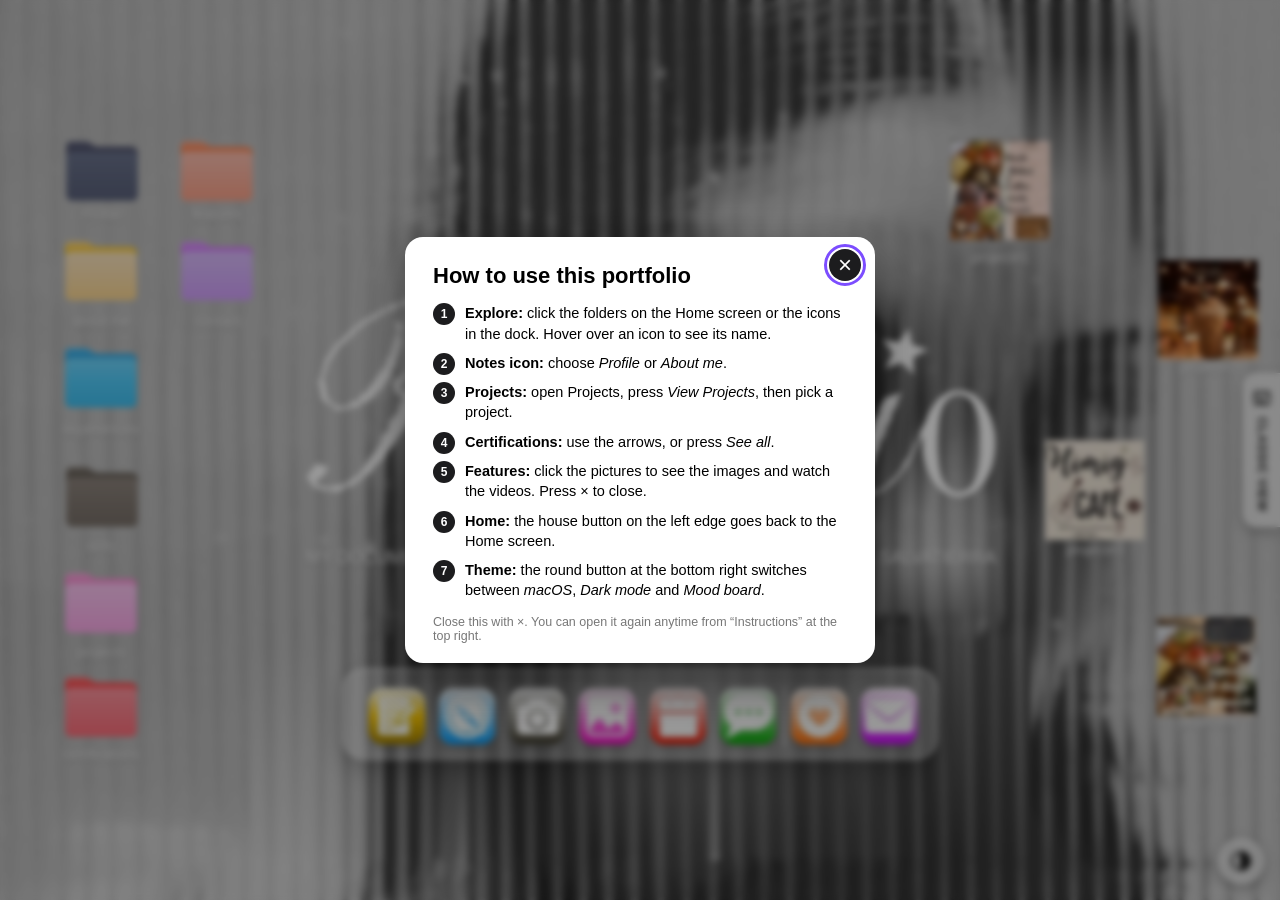
==== commit df6f761e: "Add files via upload" ====
--- a/index.html
+++ b/index.html
@@ -4,143 +4,27 @@
 <meta charset="utf-8">
 <meta name="viewport" content="width=device-width, initial-scale=1">
 <title>Jenesis C. Salvatierra | Portfolio</title>
-<script>try{var t=localStorage.getItem('tradTheme');document.documentElement.dataset.theme=(t==='mac'||t==='dark')?t:'gg'}catch(e){document.documentElement.dataset.theme='gg'}</script>
-<link rel="stylesheet" href="css/trad.css">
+<script>try{var t=localStorage.getItem("theme");if(t)document.documentElement.dataset.theme=t}catch(e){}</script>
+<link rel="stylesheet" href="css/style.css">
 </head>
 <body>
-<a class="skip" href="#main">Skip to content</a>
-<div id="bgl"></div><div id="decor" aria-hidden="true"></div>
-
-<header class="nav" id="nav">
- <a class="brand" href="#home">Jenesis <i>C.</i> Salvatierra</a>
- <nav id="links" aria-label="Main">
-  <a href="#home">Home</a><a href="#about">About</a><a href="#skills">Skills</a><a href="#experience">Experience</a><a href="#projects">Projects</a><a href="#certifications">Certifications</a><a href="#features">Features</a><a href="#contact">Contact</a>
- </nav>
- <div class="acts">
-  <button class="pillbtn" id="gbtn" hidden aria-label="Open instructions"><svg viewBox="0 0 24 24" width="16" height="16" fill="none" stroke="currentColor" stroke-width="2" stroke-linecap="round"><circle cx="12" cy="12" r="9"/><path d="M12 11v6M12 7.500v.1"/></svg><span>Instructions</span></button>
-  <div class="thwrap"><button class="round" id="themebtn" aria-label="Change theme" aria-haspopup="true" aria-expanded="false"><svg viewBox="0 0 24 24" width="20" height="20" fill="none" stroke="currentColor" stroke-width="2"><circle cx="12" cy="12" r="9"/><path d="M12 3a9 9 0 010 18z" fill="currentColor"/></svg></button>
-  <div id="thememenu" role="menu" hidden><p>Theme</p><button role="menuitemradio" data-t="gg" aria-checked="true"><i class="sw-gg"></i>Mood board</button><button role="menuitemradio" data-t="mac" aria-checked="false"><i class="sw-mac"></i>macOS</button><button role="menuitemradio" data-t="dark" aria-checked="false"><i class="sw-dark"></i>Dark mode</button></div></div>
-  <button class="round burger" id="burger" aria-label="Menu" aria-expanded="false"><svg viewBox="0 0 24 24" width="20" height="20" stroke="currentColor" stroke-width="2.200" stroke-linecap="round"><path d="M3 6h18M3 12h18M3 18h18"/></svg></button>
- </div>
-</header>
-
-<main id="main">
-<section id="home" class="hero sec">
- <div class="hero-t rv">
-  <p class="eyebrow">Portfolio</p>
-  <h1>Jenesis <i>C.</i> Salvatierra</h1>
-  <ul class="chips"><li>Computer Science Student</li><li>Software Development</li><li>Computer Hardware</li><li>Graphic Design</li><li>Photography &amp; Videography</li></ul>
-  <p class="lead">I am a versatile and creative individual with interests and experience across different areas of technology, digital design, and multimedia production.</p>
-  <div class="cta"><a class="btn" href="#projects">View Projects</a><a class="btn ghost" href="#contact">Contact Me</a></div>
- </div>
- <div class="hero-i rv" aria-hidden="false">
-  <img class="mark" src="gg_icon.png" alt="">
-  <figure class="pol big"><img src="profile.jpg" alt="Portrait of Jenesis C. Salvatierra"></figure>
-  <figure class="pol s1"><img src="f_about_0.jpg" alt=""></figure>
-  <figure class="pol s2"><img src="f_about_4.jpg" alt=""></figure>
-  <figure class="pol s3"><img src="f_about_5.jpg" alt=""></figure>
-  <figure class="pol s4"><img src="f_about_6.jpg" alt=""></figure>
- </div>
-</section>
-
-<section id="about" class="sec">
- <h2 class="sh rv"><b>✦</b> About Me</h2>
- <div class="grid2">
-  <article class="win rv"><div class="wb"><i></i><i></i><i></i><span>about me</span></div>
-   <div class="wc about"><img src="portrait.jpg" alt="Jenesis C. Salvatierra" class="ab-img"><p>Hey! I’m <b>Jenesis C. Salvatierra</b>, a BSCS student passionate about programming, software development, and technology. I enjoy turning ideas into functional applications, exploring new technologies, and solving problems through code. My goal is to continuously develop my technical skills, expand my knowledge in computer science, and create meaningful digital solutions through creativity, innovation, and continuous learning.</p></div></article>
-  <article class="win rv"><div class="wb"><i></i><i></i><i></i><span>profile</span></div>
-   <div class="wc prof"><ul class="chips sm"><li>Computer Science Student</li><li>Software Development</li><li>Computer Hardware</li><li>Graphic Design</li><li>Photography &amp; Videography</li></ul>
-   <p>I am a versatile and creative individual with interests and experience across different areas of technology, digital design, and multimedia production.</p>
-   <p>My background in Computer Science has allowed me to explore programming, software development, computer hardware, and technical problem-solving. Beyond technology, I also have a passion for creative work, including graphic design, publication layout, digital content creation, photography, and videography.</p>
-   <p>I enjoy working with different tools and exploring various creative and technical disciplines. From developing software and working with computer hardware to designing marketing materials, business cards, and visual publications, I appreciate the opportunity to turn ideas into something functional and visually engaging.</p>
-   <p>I believe that creativity and technical knowledge complement each other. I am always open to learning new skills, exploring different fields, collaborating with others, and taking on opportunities that allow me to grow both professionally and creatively.</p></div></article>
- </div>
-</section>
-
-<section id="skills" class="sec">
- <h2 class="sh rv"><b>✦</b> Skills</h2>
- <div class="grid2">
-  <article class="win rv"><div class="wb"><i></i><i></i><i></i><span>programming</span></div><div class="wc"><h3>Programming and Development</h3><ul class="list"><li>C Programming</li><li>C++ Programming</li><li>Python Programming</li><li>Matplotlib and Data Visualization</li><li>Application Development</li></ul></div></article>
-  <article class="win rv"><div class="wb"><i></i><i></i><i></i><span>graphics</span></div><div class="wc"><h3>Graphics and Design</h3><p class="sub">Perfect for brands needing a large variety of content in a single shoot.</p><ul class="list"><li>Canva</li><li>Graphic Design</li><li>Typography and Layout Design</li><li>Digital Presentation Design</li><li>Visual Content Creation</li></ul></div></article>
- </div>
-</section>
-
-<section id="experience" class="sec">
- <h2 class="sh rv"><b>✦</b> Experience</h2>
- <div class="grid3">
-  <article class="win rv"><div class="wb"><i></i><i></i><i></i><span>experience</span></div><div class="wc"><h3>Graphic Designer</h3><p class="org">Concept Media</p><p>Developing visual concepts, shot lists, styling recommendations, and creative strategies that ensure every poster,brands,letter is aligned with the client’s brand goals.</p></div></article>
-  <article class="win rv"><div class="wb"><i></i><i></i><i></i><span>experience</span></div><div class="wc"><h3>Creative Direction / Photography</h3><p class="org">Creative Lab</p><p>Photographing brand launches, seasonal promotions, and marketing campaigns with a focus on storytelling, audience engagement, and business growth.</p></div></article>
-  <article class="win rv"><div class="wb"><i></i><i></i><i></i><span>experience</span></div><div class="wc"><h3>Programmer</h3><p class="org">Fieldwork Creative</p><p>Developing functional, efficient, and user-focused software solutions through programming, designed to solve problems, improve processes, and bring innovative ideas to life across applications, websites, and digital platforms.</p></div></article>
- </div>
-</section>
-
-<section id="projects" class="sec">
- <h2 class="sh rv"><b>✦</b> Project Board</h2>
- <p class="intro rv">Here’s a curated collection of my graphic design projects, showcasing my creativity, visual storytelling, and design skills through typography, branding, digital layouts, and creative visual compositions.</p>
- <div class="pgrid" id="pgrid"></div>
-</section>
-
-<section id="certifications" class="sec">
- <h2 class="sh rv"><b>✦</b> Certifications</h2>
- <article class="win rv cert" id="cert"><div class="wb"><i></i><i></i><i></i><span id="ccnt"></span><button class="mini" id="cseeall">See all</button></div>
-  <div class="cview"><button class="ar l" id="cprev" aria-label="Previous certificate">‹</button><div class="cimg" id="cimg"></div><button class="ar r" id="cnext" aria-label="Next certificate">›</button></div>
-  <div class="cgrid" id="cgrid"></div></article>
-</section>
-
-<section id="features" class="sec">
- <h2 class="sh rv"><b>✦</b> Features</h2>
- <article class="win rv"><div class="wb"><i></i><i></i><i></i><span>my work has been featured on</span></div>
-  <div class="wc"><h3 class="center big">My work has been featured on</h3>
-  <div class="fgrid" id="fgrid"></div>
-  <p class="hint">Click the pictures to see the images and watch the videos.</p></div></article>
-</section>
-
-<div class="strip" aria-hidden="true"><img src="mb_sky.jpg" alt=""><img src="mb_compass.jpg" alt=""><img src="mb_stars.jpg" alt=""><img src="mb_leaves.jpg" alt=""><img src="mb_butterfly.jpg" alt=""></div>
-
-<section id="contact" class="sec">
- <h2 class="sh rv"><b>✦</b> Contact Me</h2>
- <article class="win rv"><div class="wb"><i></i><i></i><i></i><span>contact me</span></div>
-  <div class="wc"><p class="lead2">I am always open to connecting with fellow students, developers, and technology enthusiasts. Feel free to reach out for collaboration, professional opportunities, or inquiries.</p>
-  <ul class="contact">
-   <li><span class="ci"><svg viewBox="0 0 24 24" width="26" height="26" fill="none" stroke="currentColor" stroke-width="1.600" stroke-linejoin="round"><rect x="2" y="5" width="20" height="14"/><path d="M2 5l10 8 10-8"/></svg></span><div><small>Email</small><a href="mailto:salvatierrajenesis@gmail.com">salvatierrajenesis@gmail.com</a></div></li>
-   <li><span class="ci"><svg viewBox="0 0 16 16" width="26" height="26" fill="currentColor"><path d="M8 0C3.58 0 0 3.58 0 8c0 3.54 2.29 6.53 5.47 7.59.4.07.55-.17.55-.38 0-.19-.01-.82-.01-1.49-2.01.37-2.53-.49-2.69-.94-.09-.23-.48-.94-.82-1.13-.28-.15-.68-.52-.01-.53.63-.01 1.08.58 1.23.82.72 1.21 1.87.87 2.33.66.07-.52.28-.87.51-1.07-1.78-.2-3.64-.89-3.64-3.95 0-.87.31-1.59.82-2.15-.08-.2-.36-1.02.08-2.12 0 0 .67-.21 2.2.82.64-.18 1.32-.27 2-.27.68 0 1.36.09 2 .27 1.53-1.04 2.2-.82 2.2-.82.44 1.1.16 1.92.08 2.12.51.56.82 1.27.82 2.15 0 3.07-1.87 3.75-3.65 3.95.29.25.54.73.54 1.48 0 1.07-.01 1.93-.01 2.2 0 .21.15.46.55.38A8.013 8.013 0 0016 8c0-4.42-3.58-8-8-8z"/></svg></span><div><small>GitHub</small><a href="https://jcsalvatierra.github.io" target="_blank" rel="noopener">https://jcsalvatierra.github.io</a></div></li>
-   <li><span class="ci"><svg viewBox="0 0 24 24" width="24" height="24" fill="currentColor"><path d="M6.600 10.800c1.400 2.800 3.800 5.100 6.600 6.600l2.200-2.200c.3-.3.7-.4 1-.2 1.100.4 2.300.6 3.600.6.6 0 1 .4 1 1V20c0 .6-.4 1-1 1C10.600 21 3 13.400 3 4c0-.6.4-1 1-1h3.500c.6 0 1 .4 1 1 0 1.300.2 2.500.6 3.600.1.300 0 .7-.2 1z"/></svg></span><div><small>Phone Number</small><a href="tel:09563266848">09563266848</a></div></li>
-  </ul></div></article>
-</section>
-
-<section id="thanks" class="sec thanks">
- <article class="win rv"><div class="wb"><i></i><i></i><i></i><span>thank you</span></div>
-  <div class="wc center"><p class="tk">Thank you for taking the time to explore my work. I look forward to bringing your brand vision to life.</p>
-  <h2 class="tkh">HAVE AN IDEA OR PROJECT IN MIND? LET’S CONNECT, COLLABORATE, AND BRING CREATIVE IDEAS TO LIFE THROUGH TECHNOLOGY, DESIGN, AND INNOVATION.</h2>
-  <div class="cta c"><a class="btn" href="mailto:salvatierrajenesis@gmail.com">Email Me</a><a class="btn ghost" href="#home">Back to top</a></div></div></article>
-</section>
-</main>
-
-<footer class="foot"><p>© Jenesis C. Salvatierra · <a href="index.html">View the desktop-style version</a></p></footer>
-
-<!-- project viewer -->
-<div id="pv" class="ov" role="dialog" aria-modal="true" aria-labelledby="pvt" hidden>
- <div class="win pvw"><div class="wb"><i></i><i></i><i></i><b id="pvt"></b><button class="x" id="pvx" aria-label="Close project">×</button></div>
-  <div class="pvb"><div class="pvl"><div class="stage"><button class="ar l" id="pip" aria-label="Previous image">‹</button><img id="pvi" alt=""><button class="ar r" id="pin" aria-label="Next image">›</button></div><div class="ths" id="pvth"></div></div>
-  <div class="pvr"><div id="pvd" class="pvd"></div><div id="pvk" class="pvk"></div><div class="pvnav"><a id="pprev" href="#projects">‹ Previous project</a><a id="pnext" href="#projects">Next project ›</a></div></div></div></div>
-</div>
-<!-- features viewer -->
-<div id="fv" class="ov" role="dialog" aria-modal="true" aria-labelledby="ft" hidden>
- <div class="win fvw"><div class="wb"><i></i><i></i><i></i><b id="ft"></b><button class="x" id="fx" aria-label="Close preview">×</button></div>
-  <div class="fh"><span id="fa"></span></div><iframe id="ff" title="Preview" allowfullscreen></iframe><p class="fn">If the preview doesn’t load, use “Open in new tab”.</p></div>
-</div>
-<!-- instructions -->
-<div id="guide" class="ov gd" role="dialog" aria-modal="true" aria-labelledby="gt">
- <div class="gbox"><button class="x" id="gx" aria-label="Close instructions">×</button><h2 id="gt">How to use this portfolio</h2><ol>
- <li><b>Explore:</b> use the menu bar at the top to jump to About, Skills, Experience, Projects, Certifications, Features or Contact.</li>
- <li><b>Projects:</b> click a project card to open it. Use the small pictures, the arrows and <i>Next project</i> to look around.</li>
- <li><b>Certifications:</b> use the arrows, or press <i>See all</i>.</li>
- <li><b>Features:</b> click the pictures to see the images and watch the videos. Press × to close.</li>
- <li><b>Theme:</b> the round button in the menu bar switches between <i>Mood board</i>, <i>macOS</i> and <i>Dark mode</i>.</li></ol>
- <p class="gf">Close this with ×. You can open it again anytime with the “Instructions” button at the top.</p></div>
-</div>
-
+<a id="home" href="#/" aria-label="Home page"><svg viewBox="0 0 24 24" fill="none" stroke="currentColor" stroke-width="2" stroke-linecap="round" stroke-linejoin="round"><path d="M3 11l9-8 9 8M5 9.5V21h14V9.5M10 21v-6h4v6"/></svg><span>home</span></a>
+<div id="bg"></div>
+<div id="guide" role="dialog" aria-modal="true" aria-labelledby="gt"><div class="gbox"><button class="gx" aria-label="Close instructions">×</button><h2 id="gt">How to use this portfolio</h2><ol>
+<li><b>Explore:</b> click the folders on the Home screen or the icons in the dock. Hover over an icon to see its name.</li>
+<li><b>Notes icon:</b> choose <i>Profile</i> or <i>About me</i>.</li>
+<li><b>Projects:</b> open Projects, press <i>View Projects</i>, then pick a project.</li>
+<li><b>Certifications:</b> use the arrows, or press <i>See all</i>.</li>
+<li><b>Features:</b> click the pictures to see the images and watch the videos. Press × to close.</li>
+<li><b>Home:</b> the house button on the left edge goes back to the Home screen.</li>
+<li><b>Theme:</b> the round button at the bottom right switches between <i>macOS</i>, <i>Dark mode</i> and <i>Mood board</i>.</li></ol>
+<p class="gf">Close this with ×. You can open it again anytime from “Instructions” at the top right.</p></div></div>
+<button id="gbtn" hidden aria-label="Open instructions"><svg viewBox="0 0 24 24" width="18" height="18" fill="none" stroke="currentColor" stroke-width="2" stroke-linecap="round"><circle cx="12" cy="12" r="9"/><path d="M12 11v6M12 7.500v.1"/></svg>Instructions</button>
+<div id="stage"><div id="decor"></div><main id="view"></main></div>
+<button id="themebtn" aria-label="Change theme" aria-haspopup="true" aria-expanded="false"><svg viewBox="0 0 24 24" fill="none" stroke="currentColor" stroke-width="2"><circle cx="12" cy="12" r="9"/><path d="M12 3a9 9 0 010 18z" fill="currentColor"/></svg></button>
+<a id="viewsw" href="traditional.html" aria-label="Switch to the classic website view"><svg viewBox="0 0 24 24" width="20" height="20" fill="none" stroke="currentColor" stroke-width="1.8" stroke-linecap="round" stroke-linejoin="round" aria-hidden="true"><rect x="3" y="4" width="18" height="16" rx="2"/><path d="M3 9h18M7 14h6M7 17h10"/></svg><span>Classic view</span></a>
+<div id="thememenu" role="menu" hidden><p>Theme</p><button role="menuitemradio" data-t="mac" aria-checked="true"><i class="sw-mac"></i>macOS</button><button role="menuitemradio" data-t="dark" aria-checked="false"><i class="sw-dark"></i>Dark mode</button><button role="menuitemradio" data-t="gg" aria-checked="false"><i class="sw-gg"></i>Mood board</button></div>
 <script src="js/data.js"></script>
-<script src="js/trad.js"></script>
+<script src="js/app.js"></script>
 </body>
 </html>
--- a/css/style.css
+++ b/css/style.css
@@ -0,0 +1,219 @@
+/* ===== THEMES (variables) ===== */
+:root,[data-theme=mac]{--bg-img:url(../wallpaper.jpg);--bg-fil:none;--ink:#000;--ink2:#444;--muted:#777;--lab:#fff;--labsh:0 1px 3px rgba(0,0,0,.45);
+ --win:linear-gradient(#fff 30%,#ececec);--bar:linear-gradient(#f8f8f8,#d3d3d3);--bar-bd:#c4c4c4;--win-sh:0 12px 28px rgba(0,0,0,.38);--win-r:14px;--win-br:3px;--win-bd:0 solid transparent;
+ --dr:#ff3b30;--do:#ffa31a;--dg:#2cc840;--dock:rgba(255,255,255,.3);--dock-bd:rgba(255,255,255,.4);--dock-ln:rgba(255,255,255,.35);--tip:rgba(150,150,150,.78);
+ --rule:#777;--acc:#1c1c1e;--acc-h:#3a3a3c;--acc-ink:#fff;--card:#fff;--line:#cfcfcf;--chip:#efefef;--page:#fff;--pill:#e3e3e3;
+ --side:linear-gradient(90deg,#e2e2e2,#efefef 60%,#e6e6e6);--sbar:linear-gradient(#f4f4f4,#d9d9d9);--hdr:linear-gradient(#fafafa,#e8e8e8);
+ --hf:"Helvetica Neue",Helvetica,Arial,sans-serif;--lf:Arial,sans-serif;--pi-bg:transparent}
+[data-theme=dark]{--bg-fil:brightness(.33) contrast(1.08);--ink:#f2f2f7;--ink2:#c7c7cc;--muted:#98989d;--win:linear-gradient(#2e2e31,#1f1f21);--bar:linear-gradient(#48484b,#2d2d2f);--bar-bd:#141416;--win-sh:0 14px 34px rgba(0,0,0,.75);
+ --dock:rgba(28,28,30,.55);--dock-bd:rgba(255,255,255,.16);--dock-ln:rgba(255,255,255,.2);--tip:rgba(72,72,76,.92);--rule:#666;--acc:#f2f2f7;--acc-h:#d1d1d6;--acc-ink:#1c1c1e;--card:#2c2c2e;--line:#3a3a3c;--chip:#3a3a3c;--page:#1c1c1e;--pill:#3a3a3c;
+ --side:linear-gradient(90deg,#232325,#2a2a2c);--sbar:linear-gradient(#3a3a3d,#2c2c2e);--hdr:linear-gradient(#303033,#262628);--pi-bg:#fff}
+[data-theme=gg]{--bg-img:url(../bg_gg.jpg);--ink:#3b2f63;--ink2:#5b4e86;--muted:#8a7fae;--lab:#3b2f63;--labsh:0 1px 2px rgba(255,255,255,.9);
+ --win:linear-gradient(rgba(255,255,255,.93),rgba(236,230,250,.92));--bar:linear-gradient(#f1ecfa,#cfc6e6);--bar-bd:rgba(202,166,107,.6);--win-sh:0 16px 38px rgba(110,90,170,.38);--win-r:20px;--win-br:20px;--win-bd:1px solid rgba(202,166,107,.75);
+ --dr:#9D8FBC;--do:#E2BE47;--dg:#90A8FD;--dock:rgba(255,255,255,.5);--dock-bd:rgba(202,166,107,.8);--dock-ln:rgba(202,166,107,.5);--tip:rgba(124,106,178,.92);
+ --rule:#CAA66B;--acc:#6f5fa3;--acc-h:#8575b8;--acc-ink:#fff;--card:#fff;--line:#d9d0ec;--chip:#ece6f7;--page:#fcfbff;--pill:#e4dcf4;
+ --side:linear-gradient(#f3effb,#e2dbf2);--sbar:linear-gradient(#f1ecfa,#d9d0ec);--hdr:linear-gradient(#fdfcff,#ece6f7);
+ --hf:"Playfair Display",Georgia,"Times New Roman",serif;--lf:"Lovelo","Montserrat","Arial Black",Arial,sans-serif}
+*{box-sizing:border-box;margin:0;padding:0}
+html,body{height:100%;overflow:hidden}
+body{background:#cfcfcf;font-family:"Helvetica Neue",Helvetica,Arial,sans-serif;color:var(--ink)}
+#bg{position:fixed;inset:0;z-index:-1;background:var(--bg-img) center/cover no-repeat;filter:var(--bg-fil)}
+#stage{position:absolute;left:0;top:0;width:1280px;height:720px;transform-origin:0 0}
+#view,#decor{position:absolute;inset:0}
+#decor{pointer-events:none;display:none}
+[data-theme=gg] #decor{display:block}
+#view.in>*{animation:in .22s ease-out both}
+@keyframes in{from{opacity:0}to{opacity:1}}
+@keyframes bf{0%,100%{transform:translateY(0) rotate(-6deg)}50%{transform:translateY(-12px) rotate(6deg)}}
+@keyframes tw{0%,100%{opacity:.35;transform:scale(.8)}50%{opacity:1;transform:scale(1.15)}}
+@media (prefers-reduced-motion:reduce){#view.in>*{animation:none}.dk{transition:none!important}.bf,.sp{animation:none!important}}
+.bf{position:absolute;animation:bf 6s ease-in-out infinite}.sp{position:absolute;animation:tw 3.5s ease-in-out infinite}
+a{color:inherit;text-decoration:none}
+a:focus-visible,button:focus-visible{outline:3px solid #7c4dff;outline-offset:2px}
+.abs{position:absolute}
+.fl{position:absolute;display:block;box-shadow:0 2px 8px rgba(0,0,0,.2)}
+[data-theme=gg] .fl{border:3px solid #fff;border-radius:4px;box-shadow:0 4px 12px rgba(110,90,170,.35)}
+.fl.np{box-shadow:none}[data-theme=gg] .fl.np{box-shadow:0 4px 12px rgba(110,90,170,.35)}
+a.fl:hover{transform:scale(1.04)}
+.lab{position:absolute;color:var(--lab);text-shadow:var(--labsh);font-size:14px;text-align:center;width:200px;margin-left:-100px;line-height:16px;white-space:nowrap}
+[data-theme=gg] .lab{font-family:var(--lf);font-size:11.5px;letter-spacing:.4px}
+.lab.sm{font-size:13px;opacity:.9}
+.fm{display:block}.fgg{display:none}
+[data-theme=gg] .fm{display:none}[data-theme=gg] .fgg{display:block}
+/* windows */
+.win{position:absolute;background:var(--win);border-radius:var(--win-r) var(--win-r) var(--win-br) var(--win-br);box-shadow:var(--win-sh);border:var(--win-bd);color:var(--ink);--dw:16px;--dh:16px;--dl:13px;--dt:16px;--dgap:18.5px}
+[data-theme=gg] .win{backdrop-filter:blur(10px);-webkit-backdrop-filter:blur(10px)}
+.bar{position:absolute;left:0;top:0;right:0;border-radius:var(--win-r) var(--win-r) 0 0;background:var(--bar);border-bottom:1px solid var(--bar-bd)}
+.d{position:absolute;display:block;width:var(--dw);height:var(--dh);left:calc(var(--dl) + var(--i)*var(--dgap));top:var(--dt);border-radius:50%;box-shadow:inset 0 -1px 2px rgba(0,0,0,.2)}
+.d.r{background:var(--dr)}.d.o{background:var(--do)}.d.g{background:var(--dg)}
+.t{position:absolute;white-space:nowrap;pointer-events:none}.t a,.t button{pointer-events:auto}
+.cond{display:inline-block;transform-origin:left center;white-space:nowrap;line-height:1;letter-spacing:-.3px;font-weight:400;font-family:var(--hf)}
+[data-theme=gg] .cond{letter-spacing:0;font-weight:500}
+.cond.c{transform-origin:center}
+.rule{position:absolute;height:1px;background:var(--rule)}
+b{font-weight:700}
+/* dock */
+.dock{z-index:10;position:absolute;left:342px;top:578px;width:596px;height:92px;border-radius:22px;background:var(--dock);backdrop-filter:blur(14px) saturate(1.2);-webkit-backdrop-filter:blur(14px) saturate(1.2);border:1px solid var(--dock-bd);box-shadow:0 8px 24px rgba(0,0,0,.25),inset 0 1px 0 rgba(255,255,255,.5)}
+.dock .v1{position:absolute;left:297px;top:0;bottom:0;width:1px;background:var(--dock-ln)}
+.dock .v2{position:absolute;left:441px;top:19px;height:58px;width:1px;background:rgba(255,255,255,.9)}
+[data-theme=gg] .dock .v2{background:#CAA66B}
+.dk{position:absolute;top:18px;width:58px;height:58px;transition:transform .15s ease}
+.dk img,.dk .ic-gg{width:100%;height:100%;display:block;filter:drop-shadow(0 3px 4px rgba(0,0,0,.25))}
+.ic-gg{display:none!important}[data-theme=gg] .ic-gg{display:block!important}[data-theme=gg] .dk>img{display:none}
+.dk:hover{transform:scale(1.2) translateY(-3px);z-index:3}
+.dk.act{transform:scale(1.2) translateY(-1px);z-index:2}
+.dk.act:hover{transform:scale(1.26) translateY(-3px)}
+.tip{position:absolute;bottom:calc(100% + 10px);left:50%;translate:-50% 0;background:var(--tip);color:#fff;font:700 13.5px/24px Arial,sans-serif;padding:0 13px;border-radius:7px;white-space:nowrap;opacity:0;pointer-events:none;transition:opacity .15s}
+[data-theme=gg] .tip{font-family:var(--lf);font-size:11.5px;letter-spacing:.5px}
+.tip:after{content:"";position:absolute;left:50%;top:100%;margin-left:-5px;border:5px solid transparent;border-top-color:var(--tip)}
+.dk:hover .tip,.dk.act .tip{opacity:1}
+/* home wordmark */
+.wm-gg{display:none;position:absolute;left:298px;top:180px;width:710px;height:270px}
+.wm-gg span{display:block;font:italic 500 168px/270px var(--hf);text-align:center;background:linear-gradient(100deg,#6f5fa3,#9D8FBC 38%,#CAA66B 72%,#E2BE47);-webkit-background-clip:text;background-clip:text;color:transparent;filter:drop-shadow(0 3px 6px rgba(255,255,255,.8))}
+[data-theme=gg] .wm-gg{display:block}[data-theme=gg] .wm-mac{display:none}
+.htx{position:absolute;color:var(--lab);text-shadow:var(--labsh);font-size:17.5px;line-height:20px;top:458px}
+[data-theme=gg] .htx{font-family:var(--lf);font-size:14px;letter-spacing:1.5px}
+/* certs */
+.arrow{position:absolute;width:70px;height:78px;border:0;background:none;cursor:pointer}
+.arrow svg{width:100%;height:100%;fill:#9e9e9e;transition:fill .15s}
+[data-theme=gg] .arrow svg{fill:#CAA66B}
+.arrow:hover svg{fill:#7a7a7a}[data-theme=gg] .arrow:hover svg{fill:#9D8FBC}
+.cv{position:absolute;display:flex;align-items:center;justify-content:center}
+.cv img{max-width:100%;max-height:100%;object-fit:contain;background:#fff;box-shadow:0 2px 10px rgba(0,0,0,.25)}
+.cnt{position:absolute;left:0;right:0;bottom:6px;text-align:center;font:13px Arial,sans-serif;color:var(--muted)}
+.cs{position:absolute;right:22px;top:20px;height:30px;padding:0 16px;border:0;border-radius:15px;background:var(--acc);color:var(--acc-ink);font:600 13px Arial,sans-serif;cursor:pointer;z-index:6}
+[data-theme=gg] .cs{font-family:var(--lf);font-size:11px;letter-spacing:.8px}
+.cs:hover{background:var(--acc-h)}
+.cg{position:absolute;left:0;right:0;top:80px;bottom:0;overflow-y:auto;padding:18px 24px;display:none;grid-template-columns:repeat(5,1fr);gap:16px;align-content:start;z-index:4;background:inherit;border-radius:0 0 var(--win-br) var(--win-br);scrollbar-width:thin}
+.win.gm .cg{display:grid}.win.gm .arrow,.win.gm .cv,.win.gm .cnt{display:none}
+.cgi{border:0;background:#fff;padding:6px;height:140px;display:flex;align-items:center;justify-content:center;cursor:pointer;position:relative;box-shadow:0 1px 5px rgba(0,0,0,.25);border-radius:4px}
+.cgi:hover{transform:scale(1.04)}
+.cgi img{max-width:100%;max-height:100%;object-fit:contain}
+.cgi i{position:absolute;left:6px;top:6px;background:var(--acc);color:var(--acc-ink);font:600 10px Arial,sans-serif;padding:1px 6px;border-radius:8px;font-style:normal}
+/* project detail */
+.pd{position:absolute;inset:0;background:var(--page);display:flex;overflow:hidden;color:var(--ink)}
+.side{width:430px;height:100%;background:var(--side);border-right:1px solid var(--line);display:flex;flex-direction:column;position:relative}
+.sbar{height:64px;flex:none;background:var(--sbar);border-bottom:1px solid var(--bar-bd);position:relative;--dw:14px;--dh:14px;--dl:26px;--dt:25px;--dgap:19px}
+.thumbs{flex:1;overflow-y:auto;padding:30px 38px;display:grid;grid-template-columns:1fr 1fr;gap:24px 26px;align-content:start;scrollbar-width:thin}
+.th{background:#fff;border:1px solid #d6d6d6;padding:6px;display:flex;align-items:center;justify-content:center;height:150px;cursor:pointer}
+.th img{max-width:100%;max-height:100%;object-fit:contain}
+.th[aria-current=true]{outline:2px solid #8a4dff;outline-offset:1px}
+.main{flex:1;position:relative;display:flex;flex-direction:column}
+.hdr{height:64px;flex:none;border-bottom:1px solid var(--line);background:var(--hdr);display:flex;align-items:center;padding:0 30px;color:var(--ink2)}
+.hdr .bk,.hdr .mn{width:30px;height:30px;border:0;background:none;cursor:pointer;display:flex;align-items:center;justify-content:center;color:inherit}
+.pill{flex:1;margin:0 40px;height:30px;border-radius:16px;background:var(--pill);font:700 13px/30px Arial,sans-serif;text-align:center;text-transform:uppercase;white-space:nowrap;overflow:hidden;color:var(--ink)}
+[data-theme=gg] .pill{font-family:var(--hf);font-weight:600;letter-spacing:.5px}
+.menu{position:absolute;right:24px;top:58px;background:var(--card);border:1px solid var(--line);border-radius:8px;box-shadow:0 8px 20px rgba(0,0,0,.3);padding:6px;z-index:5;min-width:260px}
+.menu[hidden]{display:none}
+.menu a{display:block;padding:7px 12px;font:600 12px Arial,sans-serif;text-transform:uppercase;border-radius:5px}
+.menu a:hover,.menu a[aria-current=true]{background:var(--chip)}
+.body{flex:1;padding:34px 48px 0;overflow:hidden}
+.pair{display:flex;gap:36px;justify-content:center;align-items:flex-start;height:370px}
+.pi{position:relative;flex:1;max-width:360px;height:100%;display:flex;align-items:flex-start;justify-content:center;background:var(--pi-bg)}
+.pi img{width:100%;height:100%;object-fit:contain;object-position:center top}
+.nx{position:absolute;top:6px;background:#fff;color:#000;border:0;font:600 11px Arial,sans-serif;padding:3px 7px;border-radius:3px;cursor:pointer;box-shadow:0 1px 3px rgba(0,0,0,.25)}
+.nx.n{right:6px}.nx.p{left:6px}
+.txt{display:flex;gap:36px;margin-top:22px;justify-content:center}
+.txt>div{flex:1;max-width:360px;font:14px/1.42 Arial,sans-serif}
+.txt a{word-break:break-all}.txt a:hover{text-decoration:underline}
+.txt p+p{margin-top:6px}
+/* projects board */
+.vp{z-index:5;position:absolute;width:170px;height:32px;border:0;border-radius:16px;background:var(--acc);color:var(--acc-ink);font:600 15px Arial,sans-serif;cursor:pointer;box-shadow:0 2px 6px rgba(0,0,0,.3)}
+[data-theme=gg] .vp{font-family:var(--lf);font-size:12px;letter-spacing:.8px}
+.vp:hover{background:var(--acc-h)}
+.vpl{position:absolute;background:var(--card);border:1px solid var(--line);border-radius:10px;box-shadow:0 6px 18px rgba(0,0,0,.3);padding:14px 24px;z-index:4;color:var(--ink)}
+.vpl[hidden]{display:none}
+.vpl p{font:600 17px Arial,sans-serif;text-align:center;margin-bottom:14px}
+[data-theme=gg] .vpl p{font-family:var(--hf)}
+.vpl div{display:grid;grid-template-columns:1fr 1fr;gap:10px}
+.vpl a{display:block;background:var(--chip);border-radius:8px;padding:8px 12px;text-align:center;font:600 12px Arial,sans-serif;text-transform:uppercase}
+.vpl a:hover{background:var(--acc);color:var(--acc-ink)}
+/* floating buttons */
+#home{position:fixed;left:0;top:50%;translate:0 -50%;z-index:50;width:40px;height:68px;border-radius:0 14px 14px 0;background:rgba(255,255,255,.4);backdrop-filter:blur(14px);-webkit-backdrop-filter:blur(14px);border:1px solid rgba(255,255,255,.55);border-left:0;box-shadow:0 4px 14px rgba(0,0,0,.25);display:flex;align-items:center;justify-content:center;transition:width .15s,background .15s;color:#222}
+[data-theme=dark] #home{background:rgba(40,40,44,.6);color:#f2f2f7;border-color:rgba(255,255,255,.18)}
+[data-theme=gg] #home{background:rgba(255,255,255,.6);color:#6f5fa3;border-color:rgba(202,166,107,.8)}
+#home:hover{width:52px}
+#home svg{width:24px;height:24px}
+#home span,.tb-tip{position:absolute;left:100%;margin-left:8px;background:rgba(150,150,150,.85);color:#fff;font:700 13px/24px Arial,sans-serif;padding:0 11px;border-radius:7px;opacity:0;pointer-events:none;transition:opacity .15s}
+#home:hover span,#home:focus-visible span{opacity:1}
+body.on-home #home{display:none}
+#themebtn{position:fixed;right:16px;bottom:16px;z-index:60;width:46px;height:46px;border-radius:50%;border:1px solid rgba(255,255,255,.6);background:rgba(255,255,255,.45);backdrop-filter:blur(14px);-webkit-backdrop-filter:blur(14px);box-shadow:0 4px 14px rgba(0,0,0,.3);cursor:pointer;color:#222;display:flex;align-items:center;justify-content:center;transition:transform .15s}
+[data-theme=dark] #themebtn{background:rgba(40,40,44,.65);color:#f2f2f7;border-color:rgba(255,255,255,.2)}
+[data-theme=gg] #themebtn{background:rgba(255,255,255,.65);color:#6f5fa3;border-color:#CAA66B}
+#themebtn:hover{transform:scale(1.08)}
+#themebtn svg{width:24px;height:24px}
+#thememenu{position:fixed;right:16px;bottom:72px;z-index:61;width:210px;padding:8px;border-radius:14px;background:rgba(250,250,252,.92);backdrop-filter:blur(16px);-webkit-backdrop-filter:blur(16px);box-shadow:0 10px 30px rgba(0,0,0,.35);border:1px solid rgba(255,255,255,.7);color:#222;font:14px Arial,sans-serif}
+[data-theme=dark] #thememenu{background:rgba(44,44,48,.94);color:#f2f2f7;border-color:rgba(255,255,255,.15)}
+[data-theme=gg] #thememenu{background:rgba(252,250,255,.95);color:#3b2f63;border-color:#CAA66B}
+#thememenu[hidden]{display:none}
+#thememenu p{font:600 11px Arial,sans-serif;text-transform:uppercase;letter-spacing:.8px;opacity:.6;padding:4px 8px 6px}
+#thememenu button{display:flex;align-items:center;gap:10px;width:100%;border:0;background:none;color:inherit;padding:8px;border-radius:9px;cursor:pointer;font:inherit;text-align:left}
+#thememenu button:hover{background:rgba(128,128,128,.18)}
+#thememenu i{width:22px;height:22px;border-radius:50%;border:1px solid rgba(0,0,0,.25);flex:none}
+#thememenu button[aria-checked=true]:after{content:"✓";margin-left:auto;font-weight:700}
+.sw-mac{background:linear-gradient(135deg,#fff 50%,#9a9a9a 50%)}.sw-dark{background:linear-gradient(135deg,#444 50%,#111 50%)}.sw-gg{background:linear-gradient(135deg,#C1B9D5 34%,#E2BE47 34% 67%,#90A8FD 67%)}
+/* features overlay */
+.pol{border:0;background:none;padding:0;cursor:pointer;display:block;transition:transform .15s}
+.pol img{display:block;box-shadow:0 1px 5px rgba(0,0,0,.3)}
+.pol:hover{transform:scale(1.06)}
+.fv{position:absolute;left:0;right:0;top:51px;bottom:0;background:var(--page);z-index:5;display:flex;flex-direction:column;border-radius:0 0 var(--win-br) var(--win-br)}
+.fv[hidden]{display:none}
+.fh{height:44px;flex:none;display:flex;align-items:center;justify-content:space-between;padding:0 18px;border-bottom:1px solid var(--line);font:15px Arial,sans-serif}
+.fh span{display:flex;gap:8px}
+.fb{background:var(--acc);color:var(--acc-ink);border-radius:14px;padding:5px 13px;font:600 12px Arial,sans-serif}
+.fb:hover{background:var(--acc-h)}
+#ff{flex:1;width:100%;border:0;background:#fafafa}
+.fn{flex:none;height:26px;line-height:26px;text-align:center;font:12px Arial,sans-serif;color:var(--muted)}
+.fx{position:absolute;right:14px;top:10px;width:30px;height:30px;border-radius:50%;border:0;background:var(--acc);color:var(--acc-ink);font:400 22px/30px Arial,sans-serif;cursor:pointer;z-index:7;padding:0}
+.fx[hidden]{display:none}.fx:hover{background:#c0392b;color:#fff}
+/* profile */
+.pf{position:absolute;left:0;right:0;top:52px;bottom:0;display:flex;color:var(--ink)}
+.pf aside{width:272px;flex:none;display:flex;flex-direction:column;align-items:center;padding-top:26px}
+.pfp{background:#fff;padding:7px 7px 7px;box-shadow:0 8px 20px rgba(0,0,0,.35);transform:rotate(-3deg);position:relative}
+.pfp img{display:block;width:204px;height:256px;object-fit:cover}
+.pfp:before{content:"";position:absolute;left:50%;top:-12px;width:70px;height:22px;margin-left:-35px;background:rgba(226,190,71,.55);transform:rotate(2deg)}
+[data-theme=mac] .pfp:before,[data-theme=dark] .pfp:before{background:rgba(190,190,190,.55)}
+.pf h2{margin-top:26px;font:600 19px/1.2 var(--hf);text-align:center}
+[data-theme=gg] .pf h2{font-weight:600;font-style:italic;font-size:22px}
+.pfr{flex:1;padding:22px 26px 14px 8px;overflow-y:auto;scrollbar-width:thin}
+.chips{display:flex;flex-wrap:wrap;gap:7px;margin-bottom:14px}
+.chips span{background:var(--chip);border:1px solid var(--line);border-radius:14px;padding:4px 11px;font:600 11.5px Arial,sans-serif}
+[data-theme=gg] .chips span{font-family:var(--lf);font-size:9.5px;letter-spacing:.5px;border-color:#CAA66B}
+.pfr p{font:13.5px/1.52 Arial,sans-serif;color:var(--ink2);margin-bottom:9px}
+
+.arrow svg{stroke:#9e9e9e}[data-theme=gg] .arrow svg{stroke:#CAA66B}.arrow:hover svg{stroke:#7a7a7a}[data-theme=gg] .arrow:hover svg{stroke:#9D8FBC}
+[data-theme=dark] .lg{background:rgba(255,255,255,.88);border-radius:8px;padding:3px}
+.wm-gg:before{content:"";position:absolute;left:215px;right:215px;top:-10px;bottom:-10px;background:url(../gg_icon.png) center/contain no-repeat;opacity:.2}
+
+.dpop{position:absolute;left:54px;bottom:calc(100% + 12px);translate:-50% 0;z-index:12;background:var(--card);color:var(--ink);border:1px solid var(--line);border-radius:12px;padding:6px;box-shadow:0 10px 26px rgba(0,0,0,.35);min-width:130px}
+.dpop[hidden]{display:none}
+.dpop:after{content:"";position:absolute;left:50%;top:100%;margin-left:-6px;border:6px solid transparent;border-top-color:var(--card)}
+.dpop a{display:block;padding:9px 14px;border-radius:8px;font:600 14px Arial,sans-serif;white-space:nowrap}
+.dpop a:hover{background:var(--acc);color:var(--acc-ink)}
+.dock.pop .dk:first-of-type .tip{opacity:0}
+#guide{position:fixed;inset:0;z-index:100;display:flex;align-items:center;justify-content:center;background:rgba(0,0,0,.4);backdrop-filter:blur(3px);-webkit-backdrop-filter:blur(3px);transition:background .38s}
+#guide[hidden]{display:none}
+.gbox{position:relative;width:min(470px,92vw);max-height:92vh;overflow:auto;background:var(--card);color:var(--ink);border:var(--win-bd);border-radius:18px;padding:26px 28px 20px;box-shadow:0 20px 50px rgba(0,0,0,.45);transform-origin:top right;transition:transform .38s ease-in,opacity .38s ease-in}
+#guide.out{background:transparent}
+#guide.out .gbox{transform:translate(calc(50vw - 100% / 2 - 30px),calc(-50vh + 40px)) scale(.12);opacity:0}
+.gbox h2{font:600 22px var(--hf);margin-bottom:14px;padding-right:30px}
+.gbox ol{list-style:none;counter-reset:g;display:grid;gap:9px}
+.gbox li{counter-increment:g;position:relative;padding-left:32px;font:14.5px/1.4 Arial,sans-serif}
+.gbox li:before{content:counter(g);position:absolute;left:0;top:0;width:22px;height:22px;border-radius:50%;background:var(--acc);color:var(--acc-ink);font:700 12px/22px Arial,sans-serif;text-align:center}
+.gbox .gf{margin-top:14px;font:12.5px Arial,sans-serif;color:var(--muted)}
+.gx{position:absolute;right:14px;top:12px;width:32px;height:32px;border-radius:50%;border:0;background:var(--acc);color:var(--acc-ink);font:400 24px/32px Arial,sans-serif;cursor:pointer;padding:0}
+.gx:hover{background:#c0392b;color:#fff}
+#gbtn{position:fixed;top:14px;right:14px;z-index:55;height:36px;padding:0 15px 0 11px;border-radius:18px;border:1px solid rgba(255,255,255,.6);background:rgba(255,255,255,.55);backdrop-filter:blur(14px);-webkit-backdrop-filter:blur(14px);color:#222;font:600 13px Arial,sans-serif;display:flex;align-items:center;gap:6px;cursor:pointer;box-shadow:0 4px 14px rgba(0,0,0,.3)}
+#gbtn[hidden]{display:none}
+[data-theme=dark] #gbtn{background:rgba(40,40,44,.7);color:#f2f2f7;border-color:rgba(255,255,255,.2)}
+[data-theme=gg] #gbtn{background:rgba(255,255,255,.7);color:#6f5fa3;border-color:#CAA66B}
+@media (prefers-reduced-motion:reduce){.gbox,#guide{transition:none}}
+
+#viewsw{position:fixed;right:0;top:50%;translate:0 -50%;z-index:55;display:flex;flex-direction:column;align-items:center;gap:9px;padding:14px 8px;border-radius:14px 0 0 14px;background:rgba(255,255,255,.6);backdrop-filter:blur(14px);-webkit-backdrop-filter:blur(14px);border:1px solid rgba(255,255,255,.7);border-right:0;box-shadow:0 4px 14px rgba(0,0,0,.28);color:#222;font:700 12px Arial,sans-serif;letter-spacing:.7px;text-transform:uppercase;transition:padding .15s,background .15s;cursor:pointer}
+#viewsw span{writing-mode:vertical-rl;white-space:nowrap}
+#viewsw:hover{padding-right:15px;background:rgba(255,255,255,.9)}
+[data-theme=dark] #viewsw{background:rgba(40,40,44,.75);color:#f2f2f7;border-color:rgba(255,255,255,.2)}
+[data-theme=dark] #viewsw:hover{background:rgba(70,70,74,.95)}
+[data-theme=gg] #viewsw{background:rgba(255,255,255,.75);color:#6f5fa3;border-color:#CAA66B}
+[data-theme=gg] #viewsw span{font-family:"Lovelo","Montserrat","Arial Black",Arial,sans-serif;font-size:10.5px;letter-spacing:1px}
+@media (max-width:560px){#viewsw{top:auto;bottom:14px;right:auto;left:12px;translate:none;flex-direction:row;border-radius:999px;border-right:1px solid rgba(255,255,255,.7);padding:9px 15px}#viewsw span{writing-mode:horizontal-tb}}
